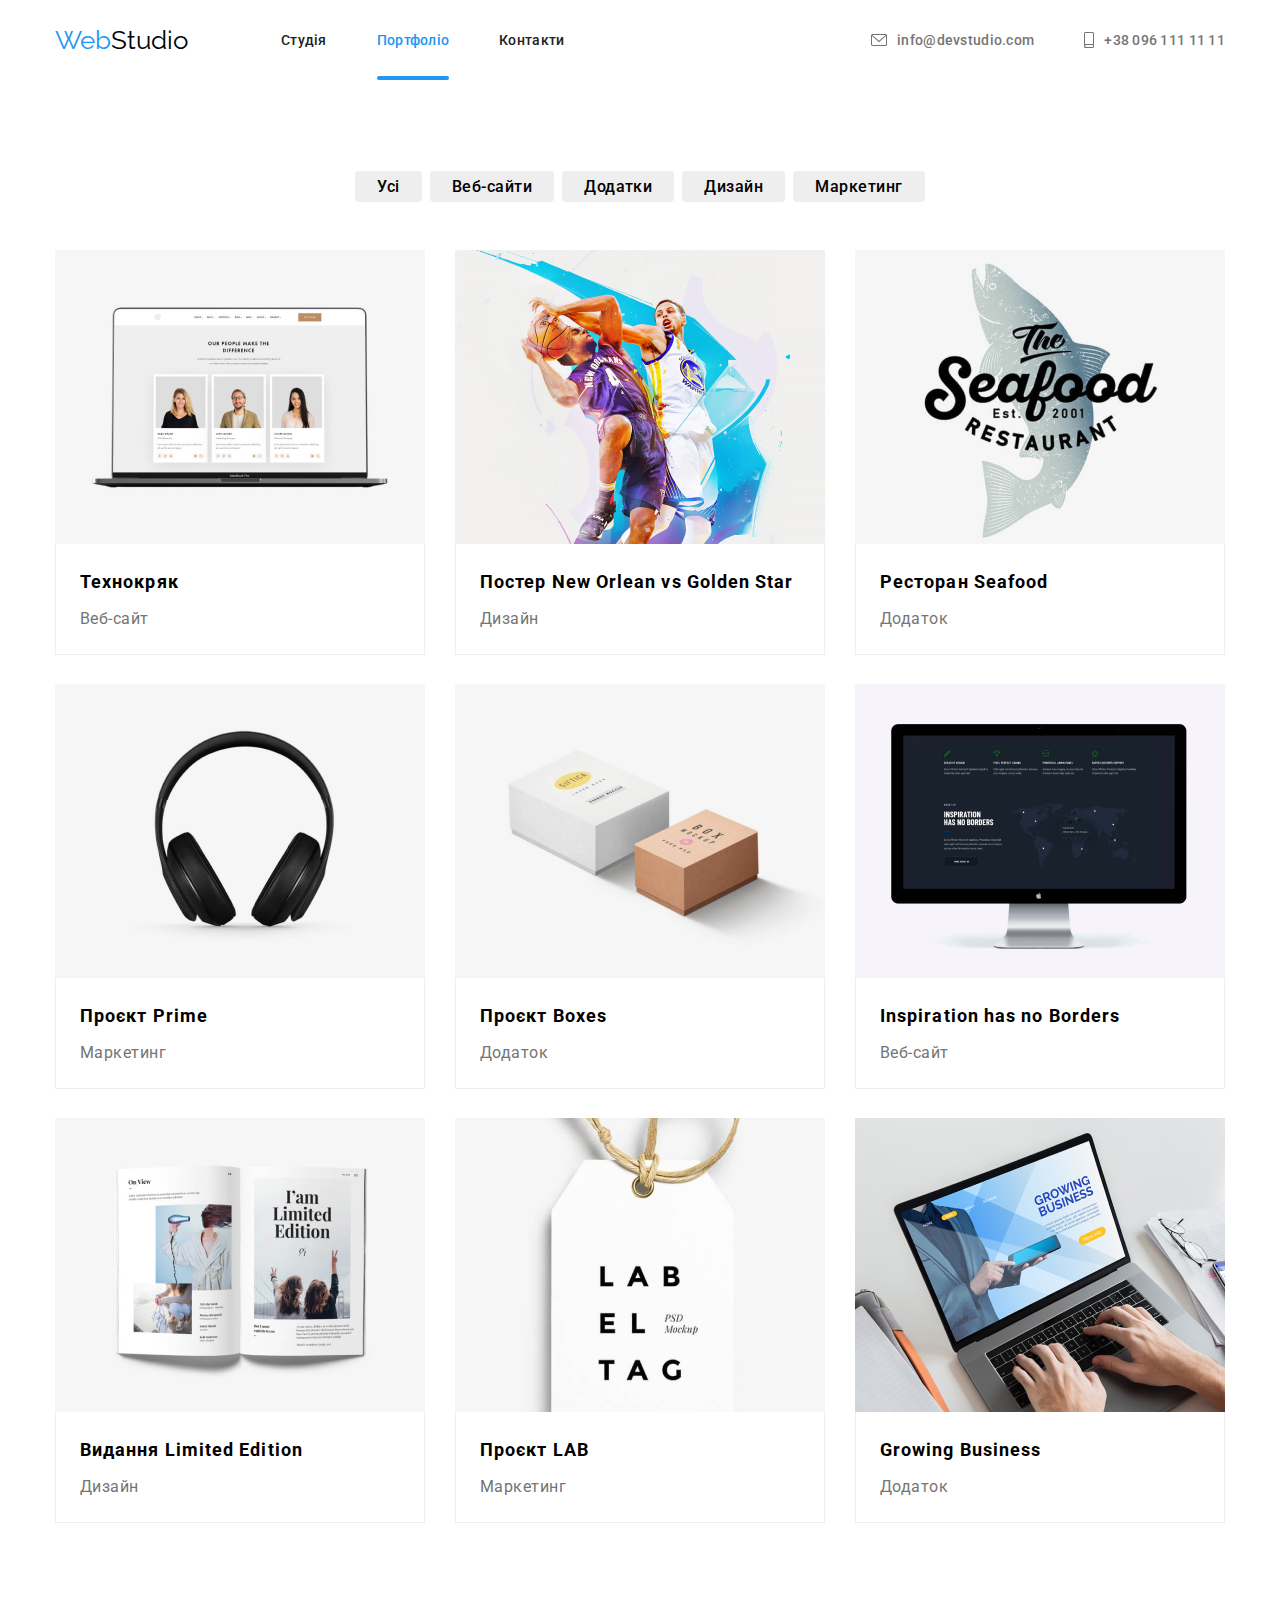
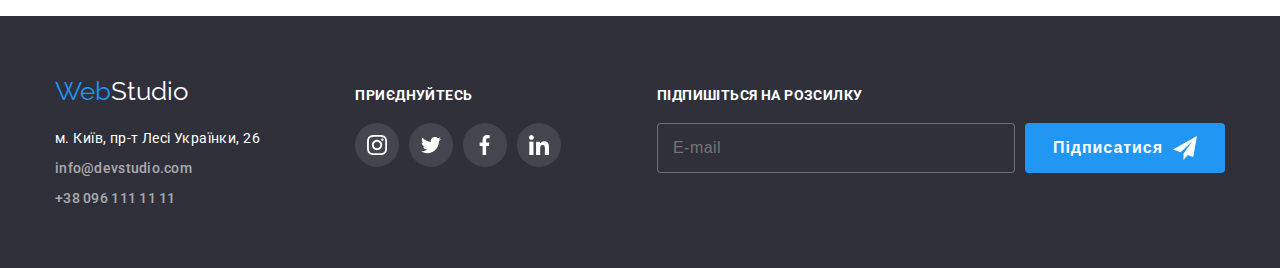
==== portfolio.html @ 163aa5e7 "homework start" ====
<!DOCTYPE html>
<html lang="en" class="page">
  <!-- #region head -->
  <head>
    <meta charset="UTF-8" />
    <meta name="viewport" content="width=device-width, initial-scale=1.0" />
    <title>Document</title>
    <link rel="preconnect" href="https://fonts.googleapis.com" />
    <link rel="preconnect" href="https://fonts.gstatic.com" crossorigin />
    <link
      href="https://fonts.googleapis.com/css2?family=Raleway:wght@700&family=Roboto:wght@400;500;700;900&display=swap"
      rel="stylesheet"
    />
    <link rel="stylesheet" href="./css/style.min.css" />
  </head>
  <!-- #endregion -->
  <body>
    <!-- #region HEADER -->
    <header class="header">
      <div class="container">
        <div class="header__content">
          <a
            href="https://yegor-vin.github.io/HTML_Homework-7/index.html"
            class="logo header__logo"
            ><span class="logo--color-blue">Web</span
            ><span class="logo--color-black">Studio</span></a
          >

          <div class="header__right-block">
            <nav class="nav">
              <ul class="nav__list">
                <li class="nav__item">
                  <a class="nav__link link" href="./index.html">Студія</a>
                </li>
                <li class="nav__item">
                  <a class="nav__link link is-active" href="./portfolio.html"
                    >Портфоліо</a
                  >
                </li>
                <li class="nav__item">
                  <a class="nav__link link" href="#">Контакти</a>
                </li>
              </ul>
            </nav>

            <div class="contacts">
              <a class="contacts__item link" href="mailto:info@devstudio.com">
                <svg class="icon icon--email contacts__icon">
                  <use href="./images/sprite.svg#email"></use>
                </svg>
                info@devstudio.com</a
              >
              <a class="contacts__item link" href="tel:+380961111111">
                <svg class="icon icon--phone contacts__icon">
                  <use href="./images/sprite.svg#smartphone"></use>
                </svg>
                +38 096 111 11 11
              </a>
            </div>
          </div>
        </div>
      </div>
    </header>
    <!-- #endregion -->
    <main>
      <section class="features section">
        <div class="container">
          <ul class="features__filters">
            <li class="features__filters-item">
              <a class="features__filter" href="#" type="button">Усі</a>
            </li>
            <li class="features__filters-item">
              <a class="features__filter" href="#" type="button">Веб-сайти</a>
            </li>
            <li class="features__filters-item">
              <a class="features__filter" href="#" type="button">Додатки</a>
            </li>
            <li class="features__filters-item">
              <a class="features__filter" href="#" type="button">Дизайн</a>
            </li>
            <li class="features__filters-item">
              <a class="features__filter" href="#" type="button">Маркетинг</a>
            </li>
          </ul>
          <ul class="features__list">
            <li class="features__item category">
              <div class="category__img-container">
                <img
                  class="category__img"
                  src="./images/port-1.jpg"
                  alt="tehnokriak"
                />
                <div class="hidden-text">
                  Ресурс пропонує комплексні пропозиції з різним рівнем
                  функціоналу та сервісів. Все це дозволить відвідувачу отримати
                  вичерпні відомості про компанію чи приватну особу.
                </div>
              </div>
              <div class="category__content">
                <h3 class="category__title">Технокряк</h3>
                <p class="category__type">Веб-сайт</p>
              </div>
            </li>
            <li class="features__item category">
              <div class="category__img-container">
                <img src="./images/port-2.jpg" alt="Poster" />
                <div class="hidden-text">
                  Ресурс пропонує комплексні пропозиції з різним рівнем
                  функціоналу та сервісів. Все це дозволить відвідувачу отримати
                  вичерпні відомості про компанію чи приватну особу.
                </div>
              </div>
              <div class="category__content">
                <h3 class="category__title">
                  Постер New Orlean vs Golden Star
                </h3>
                <p class="category__type">Дизайн</p>
              </div>
            </li>
            <li class="features__item category">
              <div class="category__img-container">
                <img src="./images/port-3.jpg" alt="Restaurant" />
                <div class="hidden-text">
                  Ресурс пропонує комплексні пропозиції з різним рівнем
                  функціоналу та сервісів. Все це дозволить відвідувачу отримати
                  вичерпні відомості про компанію чи приватну особу.
                </div>
              </div>
              <div class="category__content">
                <h3 class="category__title">Ресторан Seafood</h3>
                <p class="category__type">Додаток</p>
              </div>
            </li>
            <li class="features__item category">
              <div class="category__img-container">
                <img src="./images/port-4.jpg" alt="Project Prime" />
                <div class="hidden-text">
                  Ресурс пропонує комплексні пропозиції з різним рівнем
                  функціоналу та сервісів. Все це дозволить відвідувачу отримати
                  вичерпні відомості про компанію чи приватну особу.
                </div>
              </div>
              <div class="category__content">
                <h3 class="category__title">Проєкт Prime</h3>
                <p class="category__type">Маркетинг</p>
              </div>
            </li>
            <li class="features__item category">
              <div class="category__img-container">
                <img src="./images/port-5.jpg" alt="Project Boxes" />
                <div class="hidden-text">
                  Ресурс пропонує комплексні пропозиції з різним рівнем
                  функціоналу та сервісів. Все це дозволить відвідувачу отримати
                  вичерпні відомості про компанію чи приватну особу.
                </div>
              </div>
              <div class="category__content">
                <h3 class="category__title">Проєкт Boxes</h3>
                <p class="category__type">Додаток</p>
              </div>
            </li>
            <li class="features__item category">
              <div class="category__img-container">
                <img
                  src="./images/port-6.jpg"
                  alt="Inspiration has no Borders"
                />
                <div class="hidden-text">
                  Ресурс пропонує комплексні пропозиції з різним рівнем
                  функціоналу та сервісів. Все це дозволить відвідувачу отримати
                  вичерпні відомості про компанію чи приватну особу.
                </div>
              </div>
              <div class="category__content">
                <h3 class="category__title">Inspiration has no Borders</h3>
                <p class="category__type">Веб-сайт</p>
              </div>
            </li>
            <li class="features__item category">
              <div class="category__img-container">
                <img src="./images/port-7.jpg" alt="Видання Limited Edition" />
                <div class="hidden-text">
                  Ресурс пропонує комплексні пропозиції з різним рівнем
                  функціоналу та сервісів. Все це дозволить відвідувачу отримати
                  вичерпні відомості про компанію чи приватну особу.
                </div>
              </div>
              <div class="category__content">
                <h3 class="category__title">Видання Limited Edition</h3>
                <p class="category__type">Дизайн</p>
              </div>
            </li>
            <li class="features__item category">
              <div class="category__img-container">
                <img src="./images/port-8.jpg" alt="Проєкт LAB" />
                <div class="hidden-text">
                  Ресурс пропонує комплексні пропозиції з різним рівнем
                  функціоналу та сервісів. Все це дозволить відвідувачу отримати
                  вичерпні відомості про компанію чи приватну особу.
                </div>
              </div>
              <div class="category__content">
                <h3 class="category__title">Проєкт LAB</h3>
                <p class="category__type">Маркетинг</p>
              </div>
            </li>
            <li class="features__item category">
              <div class="category__img-container">
                <img src="./images/port-9.jpg" alt="Growing Business" />
                <div class="hidden-text">
                  Ресурс пропонує комплексні пропозиції з різним рівнем
                  функціоналу та сервісів. Все це дозволить відвідувачу отримати
                  вичерпні відомості про компанію чи приватну особу.
                </div>
              </div>
              <div class="category__content">
                <h3 class="category__title">Growing Business</h3>
                <p class="category__type">Додаток</p>
              </div>
            </li>
          </ul>
        </div>
      </section>
    </main>
    <footer class="footer">
      <div class="container">
        <div class="footer__content">
          <div class="footer__left-block">
            <a href="/" class="logo footer__logo"
              ><span class="logo--color-blue">Web</span
              ><span class="logo--color-white">Studio</span></a
            >
            <div class="footer__contacts contacts contacts--footer">
              <address class="contacts__address">
                м. Київ, пр-т Лесі Українки, 26
              </address>
              <a
                class="contacts__item contacts__item--footer link"
                href="mailto:info@devstudio.com"
                >info@devstudio.com</a
              >
              <a
                class="contacts__item contacts__item--footer link"
                href="tel:+380961111111"
                >+38 096 111 11 11</a
              >
            </div>
          </div>
          <div class="footer__right-block">
            <div class="footer__social-icons social-icons">
              <h3 class="social-icons__title">Приєднуйтесь</h3>
              <ul class="social-icons__list">
                <li class="social-icons__item social-icons__item--footer">
                  <svg class="social-icons__icon social-icons__icon--footer">
                    <use href="./images/sprite.svg#instagram"></use>
                  </svg>
                </li>
                <li class="social-icons__item social-icons__item--footer">
                  <svg class="social-icons__icon social-icons__icon--footer">
                    <use href="./images/sprite.svg#twitter"></use>
                  </svg>
                </li>
                <li class="social-icons__item social-icons__item--footer">
                  <svg class="social-icons__icon social-icons__icon--footer">
                    <use href="./images/sprite.svg#facebook"></use>
                  </svg>
                </li>
                <li class="social-icons__item social-icons__item--footer">
                  <svg class="social-icons__icon social-icons__icon--footer">
                    <use href="./images/sprite.svg#linkedin"></use>
                  </svg>
                </li>
              </ul>
            </div>
          </div>
          <div class="footer__subscribe subscribe">
            <h3 class="subscribe__title">Підпишіться на розсилку</h3>
            <form class="subscribe__form">
              <input
                class="subscribe__input"
                type="email"
                name="email"
                id="email"
                placeholder="E-mail"
              />
              <button class="subscribe__button" type="button">
                Підписатися
                <svg class="subscribe__button-icon">
                  <use href="./images/sprite.svg#tg"></use>
                </svg>
              </button>
            </form>
          </div>
        </div>
      </div>
    </footer>
  </body>
</html>
---- css/style.min.css ----
body,h1,h2,h3,h4,h5,h6,p,ul,button{margin:0;padding:0}a{text-decoration:none}*{box-sizing:border-box}.link{transition:color .3s linear;font-family:inherit}.link:hover{color:#2196f3}.page{font-family:"Roboto",sans-serif;font-weight:400}.container{margin:0 auto;max-width:1170px;width:100%}.header{display:flex;height:80px}.header__content{display:flex;height:100%}.header__right-block{display:flex;justify-content:space-between;width:100%}.header__logo{margin-right:93px}.logo{font-family:"Raleway",sans-serif;text-decoration:none;font-size:26px;display:flex;align-items:center}.logo--color-blue{color:#2196f3}.logo--color-black{color:#000}.logo--color-white{color:#fff}.nav{display:flex}.nav__list{margin:0;padding:0;list-style:none;display:flex;gap:50px}.nav__item{display:flex}.nav__link{display:flex;align-items:center;color:#212121;font-size:14px;font-weight:500;line-height:normal;letter-spacing:.28px;text-decoration:none;transition:all .3s ease}.nav__link:hover{color:#2196f3;font-weight:500;line-height:normal;letter-spacing:.28px}.is-active{position:relative;color:#2196f3}.is-active::after{display:block;content:"";height:4px;position:absolute;width:100%;bottom:0;background-color:#2196f3;border-radius:2px}.icon{display:flex;padding:0 10px 0 0;transition:color .3s linear}.icon--email{height:12px;width:16px}.icon--phone{height:16px;width:10px}.contacts{display:flex;gap:50px}.contacts --footer{flex-direction:column;gap:6px}.contacts__item{display:flex;align-items:center;color:#757575;font-size:14px;font-weight:500;line-height:normal;letter-spacing:.28px}.contacts__item--footer{color:rgba(255,255,255,.6);line-height:24px}.contacts__address{color:#fff;font-style:normal;font-size:14px;font-weight:400;line-height:24px;letter-spacing:.03em;text-align:left}.contacts__block{display:flex}.contacts__block:hover{background-color:#fff}.contacts__block:hover .contacts__block:hover__icon{color:#2196f3}.contacts__block:hover .contacts__block:hover__email{color:#2196f3}.contacts__icon{box-sizing:content-box}.contacts__icon-email{padding:34px 10px 34px 0;transition:color .3s linear}.main:has(.modal--is-open){overflow:hidden}.hero{display:flex;flex-direction:column;justify-content:center;align-items:center;gap:30px;height:600px;background:linear-gradient(90deg, rgba(47, 48, 58, 0.4) 0%, rgba(47, 48, 58, 0.4) 100%),url("../images/hero.jpg"),#2f303a;background-repeat:no-repeat;background-size:cover;background-position:center;color:#fff;font-size:44px;font-weight:900px;line-height:60px;text-transform:uppercase;flex-shrink:0}.hero__title{color:#fff;text-align:center;width:696px;font-size:44px;font-weight:900;line-height:60px;letter-spacing:2.64px;text-transform:uppercase}.hero__button{background-color:#2196f3;color:#fff;width:216px;height:50px;cursor:pointer;text-align:center;font-size:16px;font-weight:700;line-height:30px;letter-spacing:.96px;border-radius:4px;box-shadow:0 4px 4px 0 rgba(0,0,0,.15)}.points__list{display:flex;justify-content:space-evenly;list-style:none;background-color:#fff;gap:30px}.points__item{width:270px;flex-shrink:0;display:flex;flex-direction:column;gap:30px}.points__title{color:#212121;margin-bottom:10px;font-size:14px;font-weight:700;line-height:16px;letter-spacing:.03em}.points__text{color:#757575;font-size:14px;font-weight:400;line-height:24px;letter-spacing:.42px;width:270px}.points__icon-list{list-style:none;display:flex;gap:30px;border-radius:4px;padding:0 0 30px}.points__icon-item{width:270px;height:120px;background-color:#f5f4fa;display:flex;justify-content:center;align-items:center}.points__icon{width:70px;height:70px}.section{padding:94px 0 94px}.section--no-pd-top{padding:0 0 94px}.activity__title{text-align:center;margin-bottom:50px;font-size:36px;font-weight:700;line-height:42px;letter-spacing:.03em}.activity__list{list-style:none;display:flex;justify-content:center;gap:30px}.activity__item{display:flex}.activity__img{width:370px;height:294px;flex-shrink:0}.activity__img-container{position:relative;display:flex}.activity__text{position:absolute;bottom:0;background-color:rgba(47,48,58,.8);color:#fff;width:100%;height:70px;display:flex;justify-content:center;align-items:center;text-transform:uppercase;font-size:14px;font-weight:700;line-height:16px;letter-spacing:.03em}.social-icons__list{list-style:none;display:flex;gap:10px}.social-icons__item{width:44px;height:44px;display:flex;justify-content:center;align-items:center;border-radius:50%;transition:all .3s linear;background-color:rgba(0,0,0,0);color:#afb1b8;cursor:pointer}.social-icons__item--footer{background-color:rgba(255,255,255,.1019607843)}.social-icons__icon{color:inherit;width:20px;height:20px}.social-icons__icon--footer{color:#fff}.social-icons__item:hover{background-color:#2196f3;color:#fff}.social-icons__title{font-size:14px;font-weight:700;line-height:16px;letter-spacing:.03em;color:#fff;text-transform:uppercase}.team{flex-shrink:0;background-color:#f5f4fa;width:100%}.team__title{margin:0 0 50px;text-align:center;font-size:36px;font-weight:700;line-height:42px;letter-spacing:.03em}.team__list{list-style:none;display:flex;gap:30px;justify-content:center;border-radius:4px}.person{background-color:#fff;width:270px}.person__img{width:100%}.person__img-container{display:flex}.person__content{padding:30px 0 30px;display:flex;flex-direction:column;align-items:center}.person__name{margin:0 0 10px;font-size:16px;font-weight:500;line-height:19px;letter-spacing:.03em}.person__role{margin:0 0 16px;font-size:16px;font-weight:400;line-height:19px;letter-spacing:.03em;color:#757575}.person__media-item:hover .person__media-icon{color:#fff}.clients__content{padding:94px 0}.clients__title{text-align:center;font-size:36px;font-weight:700;line-height:42px;letter-spacing:.03em;text-align:center;margin:0 0 50px}.clients__list{list-style:none;display:flex;gap:30px}.clients__item{display:flex;justify-content:center;align-items:center;width:170px;height:92px;border:1px #afb1b8 solid;border-radius:4px;transition:all .3s linear;cursor:pointer}.clients__item:hover{border-color:#2196f3}.clients__item:hover .clients__logo{color:#2196f3}.clients__logo{width:106px;height:60px;color:#afb1b8;transition:all .3s linear}.subscribe__title{margin:0 0 20px;color:#fff;font-size:14px;font-weight:700;line-height:16px;letter-spacing:.03em;text-transform:uppercase;display:flex;flex-direction:column}.subscribe__form{display:flex;gap:10px}.subscribe__input{padding:0 0 0 15px;width:358px;height:50px;border-radius:4px;border:1px solid rgba(255,255,255,.3019607843);background-color:#2f303a;color:#fff}.subscribe__button{padding:0 28px;display:flex;justify-content:center;align-items:center;gap:10px;height:50px;font-size:16px;font-weight:700;line-height:30px;letter-spacing:.06em;color:#fff;background-color:#2196f3;border-radius:4px;border:none;cursor:pointer}.subscribe__button-icon{height:24px;width:24px}.subscribe__input::-moz-placeholder{font-size:16px;font-weight:400;line-height:20px;letter-spacing:.03em}.subscribe__input::placeholder{font-size:16px;font-weight:400;line-height:20px;letter-spacing:.03em}.footer{background-color:#2f303a;height:252px;padding-top:60px}.footer__content{display:flex;align-items:baseline;justify-content:space-between}.footer__contacts{display:flex;flex-direction:column;gap:6px}.footer__logo{margin:0 0 20px}.footer__email{color:#757575;font-size:14px;font-weight:400;line-height:24px;letter-spacing:.03em;text-align:left}.footer__number{color:#757575;font-size:14px;font-weight:400;line-height:24px;letter-spacing:.03em;text-align:left}.footer__social-icons{display:flex;flex-direction:column;gap:20px;justify-content:center}.footer__subscribe{display:flex;flex-direction:column}.modal{opacity:0;position:fixed;top:0;left:0;right:0;bottom:0;background-color:rgba(0,0,0,.5019607843);transition:all .3s ease;pointer-events:none}.modal--is-open{opacity:1;pointer-events:all}.modal--is-open .modal__window{transform:translate(-50%, -50%)}.modal--is-open .modal{opacity:1;pointer-events:all}.modal__window{padding:40px;width:528px;height:580px;top:50%;left:50%;border-radius:4px;background-color:#fff;position:absolute;transform:translate(-50%, -30%);transition:all .3s ease}.modal__button{position:absolute;right:8px;top:8px;display:flex;justify-content:center;align-items:center;border:1px solid rgba(0,0,0,.1019607843);height:30px;width:30px;border-radius:50%;border:1px solid rgba(0,0,0,.1019607843);background-color:#fff;cursor:pointer}.modal__button:hover .modal__cross{color:#2196f3}.modal__cross{height:11px;width:11px;transition:color .3s linear}.modal__form{display:flex;flex-direction:column;gap:12px}.modal__title{font-size:20px;font-weight:700;line-height:23px;letter-spacing:.03em;color:#212121;text-align:center}.form{display:flex;flex-direction:column;align-items:center}.form__item{margin:0 0 10px;position:relative;display:flex;flex-direction:column;gap:4px;width:100%;font-size:12px;font-weight:400;line-height:14px;letter-spacing:.01em;color:#757575}.form__item--textarea{margin:0 0 20px}.form__item--checkbox{margin:0 0 30px;display:flex;flex-direction:row;justify-content:center;align-items:center}.form__icon{position:absolute;height:18px;width:18px;padding:2px;color:#000;left:12px;bottom:11px;transition:color .3s ease}.form__input{padding:0 0 0 42px;border-radius:4px;border:1px solid rgba(33,33,33,.2);height:40px;transition:color .3s linear;cursor:pointer;transition:border-color .3s ease}.form__input:hover,.form__input:focus,.form__text-area:focus{border-color:#2196f3;outline:1px solid #2196f3}.form__input:hover+.form__icon,.form__input:focus+.form__icon{color:#2196f3}.form__text-area{padding:12px 16px;height:120px;border:1px solid rgba(33,33,33,.2);border-radius:4px;resize:none}.form__text-area::-moz-placeholder{color:rgba(117,117,117,.5019607843);font-size:12px;font-weight:400;line-height:14px;letter-spacing:.01em}.form__text-area::placeholder{color:rgba(117,117,117,.5019607843);font-size:12px;font-weight:400;line-height:14px;letter-spacing:.01em}.form__button{color:#fff;border-radius:4px;width:200px;height:50px;background-color:#188ce8;border:1px solid rgba(33,33,33,.2);cursor:pointer}.checkbox-link{color:#2196f3}.features__filter{background-color:#f5f4fa;color:#212121;height:38px;font-size:16px;font-weight:500;line-height:26px;letter-spacing:.03em;text-align:center;padding:6px 22px}.features__filters{list-style:none;margin:0 0 50px;display:flex;justify-content:center;gap:8px}.features__filter{transition:all .3s ease;background-color:#eee;color:#000;border-radius:4px}.features__filter:hover{background-color:#2196f3;color:#fff}.features__list{list-style:none;display:flex;flex-wrap:wrap;gap:30px}.features__block{display:flex;justify-content:space-between}.features__item{width:370px;height:404px}.features__item:hover .hidden-text{transform:translateY(0)}.info{text-align:center}.category{cursor:pointer}.category__img-container{position:relative;overflow:hidden;display:flex}.category__img{display:flex}.category__content{padding:20px 24px;border:1px solid #eee;border-top:none}.category__title{margin:0 0 4px;font-size:18px;font-weight:700;line-height:36px;letter-spacing:.06em}.category__type{font-size:16px;font-weight:400;line-height:30px;letter-spacing:.03em;color:#757575}.hidden-text{background:rgba(33,150,243,.8980392157);position:absolute;color:#fff;font-size:18px;font-weight:400;line-height:28px;letter-spacing:.03em;padding:63px 24px;transform:translateY(100%);transition:transform .3s ease;top:0}/*# sourceMappingURL=style.min.css.map */
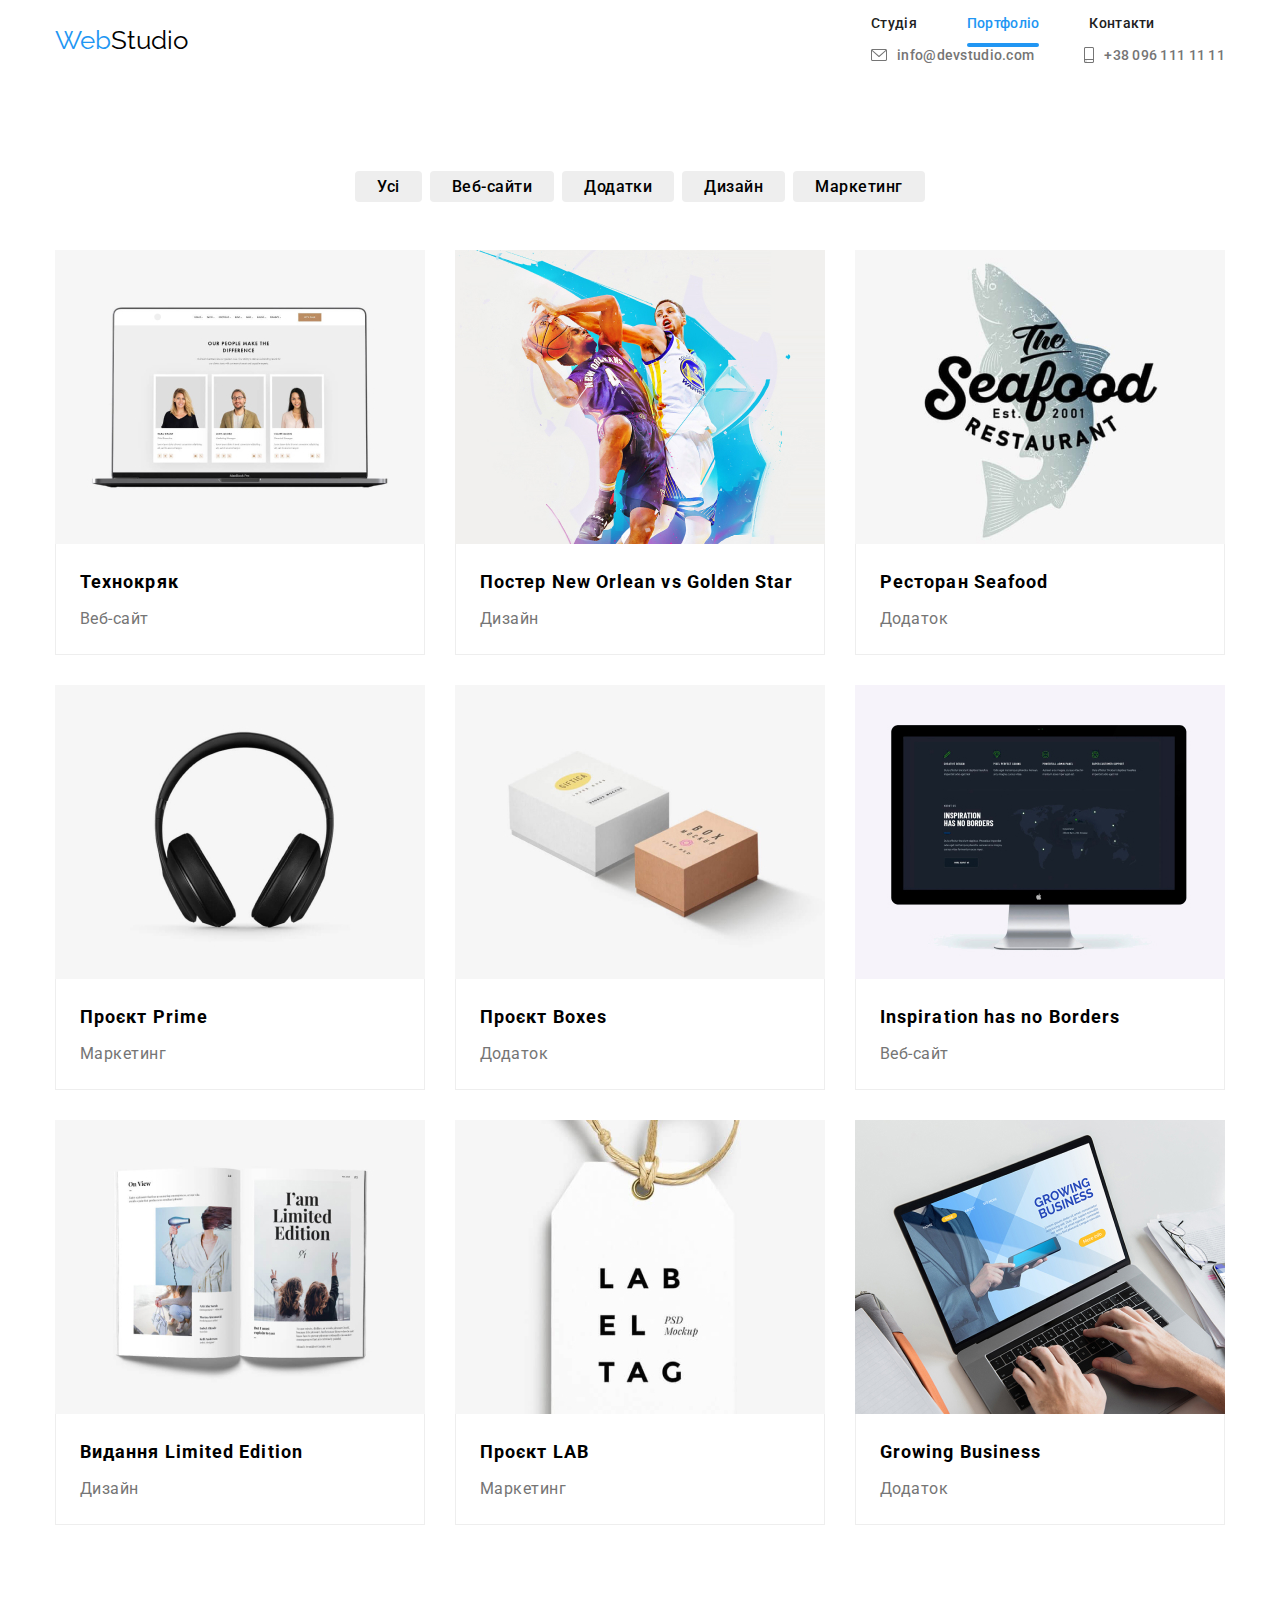
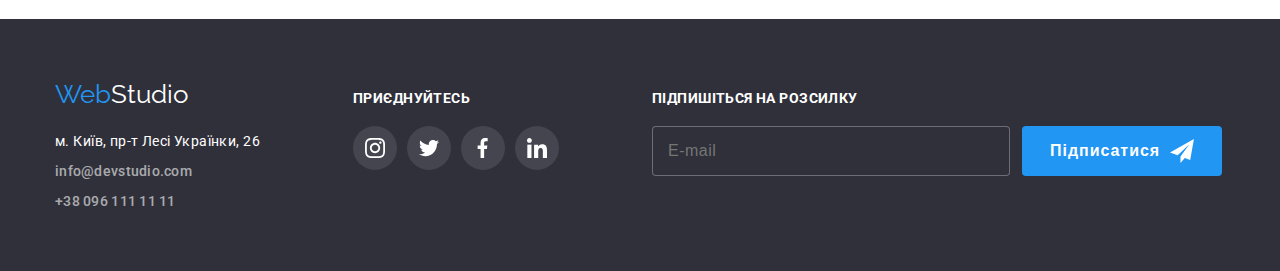
==== commit 55c47308: "homework done" ====
--- a/portfolio.html
+++ b/portfolio.html
@@ -90,7 +90,7 @@
                   src="./images/port-1.jpg"
                   alt="tehnokriak"
                 />
-                <div class="hidden-text">
+                <div class="category__overlay">
                   Ресурс пропонує комплексні пропозиції з різним рівнем
                   функціоналу та сервісів. Все це дозволить відвідувачу отримати
                   вичерпні відомості про компанію чи приватну особу.
@@ -103,8 +103,12 @@
             </li>
             <li class="features__item category">
               <div class="category__img-container">
-                <img src="./images/port-2.jpg" alt="Poster" />
-                <div class="hidden-text">
+                <img
+                  class="category__img"
+                  src="./images/port-2.jpg"
+                  alt="Poster"
+                />
+                <div class="category__overlay">
                   Ресурс пропонує комплексні пропозиції з різним рівнем
                   функціоналу та сервісів. Все це дозволить відвідувачу отримати
                   вичерпні відомості про компанію чи приватну особу.
@@ -119,8 +123,12 @@
             </li>
             <li class="features__item category">
               <div class="category__img-container">
-                <img src="./images/port-3.jpg" alt="Restaurant" />
-                <div class="hidden-text">
+                <img
+                  class="category__img"
+                  src="./images/port-3.jpg"
+                  alt="Restaurant"
+                />
+                <div class="category__overlay">
                   Ресурс пропонує комплексні пропозиції з різним рівнем
                   функціоналу та сервісів. Все це дозволить відвідувачу отримати
                   вичерпні відомості про компанію чи приватну особу.
@@ -133,8 +141,12 @@
             </li>
             <li class="features__item category">
               <div class="category__img-container">
-                <img src="./images/port-4.jpg" alt="Project Prime" />
-                <div class="hidden-text">
+                <img
+                  class="category__img"
+                  src="./images/port-4.jpg"
+                  alt="Project Prime"
+                />
+                <div class="category__overlay">
                   Ресурс пропонує комплексні пропозиції з різним рівнем
                   функціоналу та сервісів. Все це дозволить відвідувачу отримати
                   вичерпні відомості про компанію чи приватну особу.
@@ -147,8 +159,12 @@
             </li>
             <li class="features__item category">
               <div class="category__img-container">
-                <img src="./images/port-5.jpg" alt="Project Boxes" />
-                <div class="hidden-text">
+                <img
+                  class="category__img"
+                  src="./images/port-5.jpg"
+                  alt="Project Boxes"
+                />
+                <div class="category__overlay">
                   Ресурс пропонує комплексні пропозиції з різним рівнем
                   функціоналу та сервісів. Все це дозволить відвідувачу отримати
                   вичерпні відомості про компанію чи приватну особу.
@@ -162,10 +178,11 @@
             <li class="features__item category">
               <div class="category__img-container">
                 <img
+                  class="category__img"
                   src="./images/port-6.jpg"
                   alt="Inspiration has no Borders"
                 />
-                <div class="hidden-text">
+                <div class="category__overlay">
                   Ресурс пропонує комплексні пропозиції з різним рівнем
                   функціоналу та сервісів. Все це дозволить відвідувачу отримати
                   вичерпні відомості про компанію чи приватну особу.
@@ -178,8 +195,12 @@
             </li>
             <li class="features__item category">
               <div class="category__img-container">
-                <img src="./images/port-7.jpg" alt="Видання Limited Edition" />
-                <div class="hidden-text">
+                <img
+                  class="category__img"
+                  src="./images/port-7.jpg"
+                  alt="Видання Limited Edition"
+                />
+                <div class="category__overlay">
                   Ресурс пропонує комплексні пропозиції з різним рівнем
                   функціоналу та сервісів. Все це дозволить відвідувачу отримати
                   вичерпні відомості про компанію чи приватну особу.
@@ -192,8 +213,12 @@
             </li>
             <li class="features__item category">
               <div class="category__img-container">
-                <img src="./images/port-8.jpg" alt="Проєкт LAB" />
-                <div class="hidden-text">
+                <img
+                  class="category__img"
+                  src="./images/port-8.jpg"
+                  alt="Проєкт LAB"
+                />
+                <div class="category__overlay">
                   Ресурс пропонує комплексні пропозиції з різним рівнем
                   функціоналу та сервісів. Все це дозволить відвідувачу отримати
                   вичерпні відомості про компанію чи приватну особу.
@@ -206,8 +231,12 @@
             </li>
             <li class="features__item category">
               <div class="category__img-container">
-                <img src="./images/port-9.jpg" alt="Growing Business" />
-                <div class="hidden-text">
+                <img
+                  class="category__img"
+                  src="./images/port-9.jpg"
+                  alt="Growing Business"
+                />
+                <div class="category__overlay">
                   Ресурс пропонує комплексні пропозиції з різним рівнем
                   функціоналу та сервісів. Все це дозволить відвідувачу отримати
                   вичерпні відомості про компанію чи приватну особу.
--- a/css/style.min.css
+++ b/css/style.min.css
@@ -1 +1 @@
-body,h1,h2,h3,h4,h5,h6,p,ul,button{margin:0;padding:0}a{text-decoration:none}*{box-sizing:border-box}.link{transition:color .3s linear;font-family:inherit}.link:hover{color:#2196f3}.page{font-family:"Roboto",sans-serif;font-weight:400}.container{margin:0 auto;max-width:1170px;width:100%}.header{display:flex;height:80px}.header__content{display:flex;height:100%}.header__right-block{display:flex;justify-content:space-between;width:100%}.header__logo{margin-right:93px}.logo{font-family:"Raleway",sans-serif;text-decoration:none;font-size:26px;display:flex;align-items:center}.logo--color-blue{color:#2196f3}.logo--color-black{color:#000}.logo--color-white{color:#fff}.nav{display:flex}.nav__list{margin:0;padding:0;list-style:none;display:flex;gap:50px}.nav__item{display:flex}.nav__link{display:flex;align-items:center;color:#212121;font-size:14px;font-weight:500;line-height:normal;letter-spacing:.28px;text-decoration:none;transition:all .3s ease}.nav__link:hover{color:#2196f3;font-weight:500;line-height:normal;letter-spacing:.28px}.is-active{position:relative;color:#2196f3}.is-active::after{display:block;content:"";height:4px;position:absolute;width:100%;bottom:0;background-color:#2196f3;border-radius:2px}.icon{display:flex;padding:0 10px 0 0;transition:color .3s linear}.icon--email{height:12px;width:16px}.icon--phone{height:16px;width:10px}.contacts{display:flex;gap:50px}.contacts --footer{flex-direction:column;gap:6px}.contacts__item{display:flex;align-items:center;color:#757575;font-size:14px;font-weight:500;line-height:normal;letter-spacing:.28px}.contacts__item--footer{color:rgba(255,255,255,.6);line-height:24px}.contacts__address{color:#fff;font-style:normal;font-size:14px;font-weight:400;line-height:24px;letter-spacing:.03em;text-align:left}.contacts__block{display:flex}.contacts__block:hover{background-color:#fff}.contacts__block:hover .contacts__block:hover__icon{color:#2196f3}.contacts__block:hover .contacts__block:hover__email{color:#2196f3}.contacts__icon{box-sizing:content-box}.contacts__icon-email{padding:34px 10px 34px 0;transition:color .3s linear}.main:has(.modal--is-open){overflow:hidden}.hero{display:flex;flex-direction:column;justify-content:center;align-items:center;gap:30px;height:600px;background:linear-gradient(90deg, rgba(47, 48, 58, 0.4) 0%, rgba(47, 48, 58, 0.4) 100%),url("../images/hero.jpg"),#2f303a;background-repeat:no-repeat;background-size:cover;background-position:center;color:#fff;font-size:44px;font-weight:900px;line-height:60px;text-transform:uppercase;flex-shrink:0}.hero__title{color:#fff;text-align:center;width:696px;font-size:44px;font-weight:900;line-height:60px;letter-spacing:2.64px;text-transform:uppercase}.hero__button{background-color:#2196f3;color:#fff;width:216px;height:50px;cursor:pointer;text-align:center;font-size:16px;font-weight:700;line-height:30px;letter-spacing:.96px;border-radius:4px;box-shadow:0 4px 4px 0 rgba(0,0,0,.15)}.points__list{display:flex;justify-content:space-evenly;list-style:none;background-color:#fff;gap:30px}.points__item{width:270px;flex-shrink:0;display:flex;flex-direction:column;gap:30px}.points__title{color:#212121;margin-bottom:10px;font-size:14px;font-weight:700;line-height:16px;letter-spacing:.03em}.points__text{color:#757575;font-size:14px;font-weight:400;line-height:24px;letter-spacing:.42px;width:270px}.points__icon-list{list-style:none;display:flex;gap:30px;border-radius:4px;padding:0 0 30px}.points__icon-item{width:270px;height:120px;background-color:#f5f4fa;display:flex;justify-content:center;align-items:center}.points__icon{width:70px;height:70px}.section{padding:94px 0 94px}.section--no-pd-top{padding:0 0 94px}.activity__title{text-align:center;margin-bottom:50px;font-size:36px;font-weight:700;line-height:42px;letter-spacing:.03em}.activity__list{list-style:none;display:flex;justify-content:center;gap:30px}.activity__item{display:flex}.activity__img{width:370px;height:294px;flex-shrink:0}.activity__img-container{position:relative;display:flex}.activity__text{position:absolute;bottom:0;background-color:rgba(47,48,58,.8);color:#fff;width:100%;height:70px;display:flex;justify-content:center;align-items:center;text-transform:uppercase;font-size:14px;font-weight:700;line-height:16px;letter-spacing:.03em}.social-icons__list{list-style:none;display:flex;gap:10px}.social-icons__item{width:44px;height:44px;display:flex;justify-content:center;align-items:center;border-radius:50%;transition:all .3s linear;background-color:rgba(0,0,0,0);color:#afb1b8;cursor:pointer}.social-icons__item--footer{background-color:rgba(255,255,255,.1019607843)}.social-icons__icon{color:inherit;width:20px;height:20px}.social-icons__icon--footer{color:#fff}.social-icons__item:hover{background-color:#2196f3;color:#fff}.social-icons__title{font-size:14px;font-weight:700;line-height:16px;letter-spacing:.03em;color:#fff;text-transform:uppercase}.team{flex-shrink:0;background-color:#f5f4fa;width:100%}.team__title{margin:0 0 50px;text-align:center;font-size:36px;font-weight:700;line-height:42px;letter-spacing:.03em}.team__list{list-style:none;display:flex;gap:30px;justify-content:center;border-radius:4px}.person{background-color:#fff;width:270px}.person__img{width:100%}.person__img-container{display:flex}.person__content{padding:30px 0 30px;display:flex;flex-direction:column;align-items:center}.person__name{margin:0 0 10px;font-size:16px;font-weight:500;line-height:19px;letter-spacing:.03em}.person__role{margin:0 0 16px;font-size:16px;font-weight:400;line-height:19px;letter-spacing:.03em;color:#757575}.person__media-item:hover .person__media-icon{color:#fff}.clients__content{padding:94px 0}.clients__title{text-align:center;font-size:36px;font-weight:700;line-height:42px;letter-spacing:.03em;text-align:center;margin:0 0 50px}.clients__list{list-style:none;display:flex;gap:30px}.clients__item{display:flex;justify-content:center;align-items:center;width:170px;height:92px;border:1px #afb1b8 solid;border-radius:4px;transition:all .3s linear;cursor:pointer}.clients__item:hover{border-color:#2196f3}.clients__item:hover .clients__logo{color:#2196f3}.clients__logo{width:106px;height:60px;color:#afb1b8;transition:all .3s linear}.subscribe__title{margin:0 0 20px;color:#fff;font-size:14px;font-weight:700;line-height:16px;letter-spacing:.03em;text-transform:uppercase;display:flex;flex-direction:column}.subscribe__form{display:flex;gap:10px}.subscribe__input{padding:0 0 0 15px;width:358px;height:50px;border-radius:4px;border:1px solid rgba(255,255,255,.3019607843);background-color:#2f303a;color:#fff}.subscribe__button{padding:0 28px;display:flex;justify-content:center;align-items:center;gap:10px;height:50px;font-size:16px;font-weight:700;line-height:30px;letter-spacing:.06em;color:#fff;background-color:#2196f3;border-radius:4px;border:none;cursor:pointer}.subscribe__button-icon{height:24px;width:24px}.subscribe__input::-moz-placeholder{font-size:16px;font-weight:400;line-height:20px;letter-spacing:.03em}.subscribe__input::placeholder{font-size:16px;font-weight:400;line-height:20px;letter-spacing:.03em}.footer{background-color:#2f303a;height:252px;padding-top:60px}.footer__content{display:flex;align-items:baseline;justify-content:space-between}.footer__contacts{display:flex;flex-direction:column;gap:6px}.footer__logo{margin:0 0 20px}.footer__email{color:#757575;font-size:14px;font-weight:400;line-height:24px;letter-spacing:.03em;text-align:left}.footer__number{color:#757575;font-size:14px;font-weight:400;line-height:24px;letter-spacing:.03em;text-align:left}.footer__social-icons{display:flex;flex-direction:column;gap:20px;justify-content:center}.footer__subscribe{display:flex;flex-direction:column}.modal{opacity:0;position:fixed;top:0;left:0;right:0;bottom:0;background-color:rgba(0,0,0,.5019607843);transition:all .3s ease;pointer-events:none}.modal--is-open{opacity:1;pointer-events:all}.modal--is-open .modal__window{transform:translate(-50%, -50%)}.modal--is-open .modal{opacity:1;pointer-events:all}.modal__window{padding:40px;width:528px;height:580px;top:50%;left:50%;border-radius:4px;background-color:#fff;position:absolute;transform:translate(-50%, -30%);transition:all .3s ease}.modal__button{position:absolute;right:8px;top:8px;display:flex;justify-content:center;align-items:center;border:1px solid rgba(0,0,0,.1019607843);height:30px;width:30px;border-radius:50%;border:1px solid rgba(0,0,0,.1019607843);background-color:#fff;cursor:pointer}.modal__button:hover .modal__cross{color:#2196f3}.modal__cross{height:11px;width:11px;transition:color .3s linear}.modal__form{display:flex;flex-direction:column;gap:12px}.modal__title{font-size:20px;font-weight:700;line-height:23px;letter-spacing:.03em;color:#212121;text-align:center}.form{display:flex;flex-direction:column;align-items:center}.form__item{margin:0 0 10px;position:relative;display:flex;flex-direction:column;gap:4px;width:100%;font-size:12px;font-weight:400;line-height:14px;letter-spacing:.01em;color:#757575}.form__item--textarea{margin:0 0 20px}.form__item--checkbox{margin:0 0 30px;display:flex;flex-direction:row;justify-content:center;align-items:center}.form__icon{position:absolute;height:18px;width:18px;padding:2px;color:#000;left:12px;bottom:11px;transition:color .3s ease}.form__input{padding:0 0 0 42px;border-radius:4px;border:1px solid rgba(33,33,33,.2);height:40px;transition:color .3s linear;cursor:pointer;transition:border-color .3s ease}.form__input:hover,.form__input:focus,.form__text-area:focus{border-color:#2196f3;outline:1px solid #2196f3}.form__input:hover+.form__icon,.form__input:focus+.form__icon{color:#2196f3}.form__text-area{padding:12px 16px;height:120px;border:1px solid rgba(33,33,33,.2);border-radius:4px;resize:none}.form__text-area::-moz-placeholder{color:rgba(117,117,117,.5019607843);font-size:12px;font-weight:400;line-height:14px;letter-spacing:.01em}.form__text-area::placeholder{color:rgba(117,117,117,.5019607843);font-size:12px;font-weight:400;line-height:14px;letter-spacing:.01em}.form__button{color:#fff;border-radius:4px;width:200px;height:50px;background-color:#188ce8;border:1px solid rgba(33,33,33,.2);cursor:pointer}.checkbox-link{color:#2196f3}.features__filter{background-color:#f5f4fa;color:#212121;height:38px;font-size:16px;font-weight:500;line-height:26px;letter-spacing:.03em;text-align:center;padding:6px 22px}.features__filters{list-style:none;margin:0 0 50px;display:flex;justify-content:center;gap:8px}.features__filter{transition:all .3s ease;background-color:#eee;color:#000;border-radius:4px}.features__filter:hover{background-color:#2196f3;color:#fff}.features__list{list-style:none;display:flex;flex-wrap:wrap;gap:30px}.features__block{display:flex;justify-content:space-between}.features__item{width:370px;height:404px}.features__item:hover .hidden-text{transform:translateY(0)}.info{text-align:center}.category{cursor:pointer}.category__img-container{position:relative;overflow:hidden;display:flex}.category__img{display:flex}.category__content{padding:20px 24px;border:1px solid #eee;border-top:none}.category__title{margin:0 0 4px;font-size:18px;font-weight:700;line-height:36px;letter-spacing:.06em}.category__type{font-size:16px;font-weight:400;line-height:30px;letter-spacing:.03em;color:#757575}.hidden-text{background:rgba(33,150,243,.8980392157);position:absolute;color:#fff;font-size:18px;font-weight:400;line-height:28px;letter-spacing:.03em;padding:63px 24px;transform:translateY(100%);transition:transform .3s ease;top:0}/*# sourceMappingURL=style.min.css.map */+body,h1,h2,h3,h4,h5,h6,p,ul,button{margin:0;padding:0}a{text-decoration:none}*{box-sizing:border-box}.link{transition:color .3s linear;font-family:inherit}.link:hover{color:#2196f3}.page{font-family:"Roboto",sans-serif;font-weight:400}.page:has(.burger-menu--is-open){overflow:hidden}.container{margin:0 auto;width:100%;padding:0 15px}@media screen and (min-width: 480px){.container{max-width:480px}}@media screen and (min-width: 768px){.container{max-width:768px}}@media screen and (min-width: 1200px){.container{max-width:1200px}}.header{display:flex;height:60px}@media screen and (min-width: 768px){.header{height:80px}}.header__content{display:flex;justify-content:space-between;height:100%}.header__nav{display:flex}@media screen and (min-width: 768px){.header__nav{justify-content:space-between}}@media screen and (min-width: 1200px){.header{gap:315px}}@media screen and (min-width: 768px){.header__logo{margin-right:88px}}@media screen and (min-width: 1200px){.header__logo{margin-right:93px}}.header__burger-btn{margin:0;padding:12px 8px;align-self:center;border:none;background-color:#fff;cursor:pointer}@media screen and (min-width: 768px){.header__burger-btn{display:none}}.header__burger-icon{display:flex;width:24px;height:16px}.logo{font-family:"Raleway",sans-serif;font-size:24px;display:flex;align-items:center;text-decoration:none}@media screen and (min-width: 1200px){.logo{font-size:26px}}.logo--color-blue{color:#2196f3}.logo--color-black{color:#000}.logo--color-white{color:#fff}.burger-menu{display:none;width:100%}@media screen and (min-width: 768px){.burger-menu{display:flex}}.burger-menu--is-open{display:flex;position:fixed;top:0;left:0;right:0;bottom:0;background:#fff}.burger-menu__content{margin:0 auto;padding:48px 40px;position:relative;display:flex;flex-direction:column;max-width:480px;width:100%}@media screen and (min-width: 768px){.burger-menu__content{margin:0;padding:0;flex-direction:row;max-width:unset}}@media screen and (min-width: 1200px){.burger-menu__content{width:100%;justify-content:space-between}}.burger-menu__nav{display:flex;margin:0 0 306px}@media screen and (min-width: 768px){.burger-menu__nav{margin:0}}.burger-menu__contacts{margin:0 0 64px}@media screen and (min-width: 768px){.burger-menu__contacts{margin:0}}.burger-menu__socials{list-style:none;display:flex}@media screen and (min-width: 768px){.burger-menu__socials{display:none}}.burger-menu__socials-item{position:relative;padding:0 10px 0}.burger-menu__socials-item:not(:last-child)::after{content:"";position:absolute;right:0;top:0;bottom:0;width:1px;background-color:rgba(33,33,33,.2)}.burger-menu__socials-item:first-child{padding:0 10px 0 0}.burger-menu__socials-item:last-child{padding:0 0 0 10px}.burger-menu__socials-link{color:#2196f3;font-size:18px;font-weight:500;line-height:22px;letter-spacing:.02em}.burger-menu__close-btn{margin:0;padding:0;position:absolute;top:10px;right:10px;display:flex;justify-content:center;align-items:center;height:40px;width:40px;border:none;background-color:#fff;cursor:pointer}@media screen and (min-width: 768px){.burger-menu__close-btn{display:none}}.burger-menu__cross{height:18px;width:18px}.nav__list{margin:0;padding:0;list-style:none;display:flex;flex-direction:column;gap:36px}@media screen and (min-width: 768px){.nav__list{flex-direction:row;gap:50px}}.nav__item{display:flex}.nav__link{display:flex;align-items:center;font-size:40px;font-weight:500;line-height:46.88px;letter-spacing:.28px;text-align:center;text-decoration:none;color:#212121;transition:all .3s ease}@media screen and (min-width: 768px){.nav__link{font-size:14px;letter-spacing:.28px}}.nav__link:hover{color:#2196f3;font-weight:500;letter-spacing:.28px}.is-active{position:relative;color:#2196f3}.is-active::after{display:none;position:absolute;width:100%;bottom:0;background-color:#2196f3;border-radius:2px}@media screen and (min-width: 768px){.is-active::after{display:block;content:"";height:4px}}.icon{display:flex;transition:color .3s linear}@media screen and (min-width: 768px){.icon{padding:0 8px 0 0}}@media screen and (min-width: 1200px){.icon{padding:0 10px 0 0}}@media screen and (min-width: 768px){.icon--email{width:14px;height:10px}}@media screen and (min-width: 1200px){.icon--email{width:16px;height:12px}}@media screen and (min-width: 768px){.icon--phone{width:10px;height:14px}}@media screen and (min-width: 1200px){.icon--phone{width:10px;height:16px}}.contacts{display:flex;flex-direction:column-reverse;gap:32px}@media screen and (min-width: 768px){.contacts{gap:10px;flex-direction:column;justify-content:center}}@media screen and (min-width: 1200px){.contacts{gap:50px;flex-direction:row}}.contacts--footer{flex-direction:column;gap:6px}.contacts__item{font-size:24px;font-weight:500;line-height:28.13px;letter-spacing:.28px;color:#757575}.contacts__item--tel{font-size:34px;line-height:39.84px;letter-spacing:.02em;color:#2196f3;font-weight:500}@media screen and (min-width: 768px){.contacts__item{display:flex;font-size:12px;line-height:14px;letter-spacing:.28px;align-items:center;color:#757575}}@media screen and (min-width: 1200px){.contacts__item{font-size:14px}}.contacts__item--footer{color:rgba(255,255,255,.6);line-height:24px}.contacts__address{color:#fff;font-style:normal;font-size:14px;font-weight:400;line-height:24px;letter-spacing:.03em;text-align:left}.contacts__block{display:flex}.contacts__block:hover{background-color:#fff}.contacts__block:hover .contacts__block:hover__icon{color:#2196f3}.contacts__block:hover .contacts__block:hover__email{color:#2196f3}.contacts__icon{box-sizing:content-box;display:none}@media screen and (min-width: 768px){.contacts__icon{display:block}}.contacts__icon-email{padding:34px 10px 34px 0;transition:color .3s linear}.main:has(.modal--is-open){overflow:hidden}.hero{display:flex;flex-direction:column;justify-content:center;align-items:center;gap:30px;height:400px;background:linear-gradient(90deg, rgba(47, 48, 58, 0.4) 0%, rgba(47, 48, 58, 0.4) 100%),url("../images/hero.jpg"),#2f303a;background-repeat:no-repeat;background-size:cover;background-position:center;color:#fff;text-transform:uppercase;flex-shrink:0}@media screen and (min-width: 1200px){.hero{height:600px}}.hero__title{width:360px;font-size:26px;font-weight:900;line-height:42px;letter-spacing:.06em;text-align:center;color:#fff;text-transform:uppercase}@media screen and (min-width: 1200px){.hero__title{width:696px;font-size:44px;font-weight:900;line-height:60px;letter-spacing:2.64px}}.hero__button{background-color:#2196f3;color:#fff;width:216px;height:50px;cursor:pointer;text-align:center;font-size:16px;font-weight:700;line-height:30px;letter-spacing:.96px;border-radius:4px;box-shadow:0 4px 4px 0 rgba(0,0,0,.15)}.points__list{list-style:none;display:flex;flex-direction:column}@media screen and (min-width: 768px){.points__list{flex-direction:row;flex-wrap:wrap;justify-content:space-evenly;background-color:#fff;gap:30px}}.points__item{width:100%;display:flex;flex-shrink:0;flex-direction:column}@media screen and (min-width: 768px){.points__item{width:354px}}@media screen and (min-width: 1200px){.points__item{width:270px}}.points__title{text-align:center;color:#212121;margin-bottom:10px;font-size:14px;font-weight:700;line-height:16px;letter-spacing:.03em}@media screen and (min-width: 768px){.points__title{text-align:left}}.points__item-text{padding:30px 0}.points__text{color:#757575;font-size:14px;font-weight:400;line-height:24px;letter-spacing:.42px}.points__icon-list{list-style:none;display:flex;gap:30px;border-radius:4px;padding:0 0 30px}.points__icon-item{width:100%;height:120px;background-color:#f5f4fa;display:flex;justify-content:center;align-items:center}.points__icon{width:70px;height:70px}.section{padding:60px 0 60px}@media screen and (min-width: 1200px){.section{padding:94px 0 94px}}.section--no-pd-top{padding:0 0 60px}@media screen and (min-width: 1200px){.section--no-pd-top{padding:0 0 94px}}.section__title{text-align:center;margin:0 0 30px;font-size:28px;font-weight:700;line-height:32.81px;letter-spacing:.03em}@media screen and (min-width: 1200px){.section__title{margin:0 0 50px;font-size:36px;line-height:42px}}.activity{display:none}@media screen and (min-width: 1200px){.activity{display:block}}.activity__title{text-align:center;margin-bottom:50px;font-size:36px;font-weight:700;line-height:42px;letter-spacing:.03em}.activity__list{list-style:none;display:flex;justify-content:center;gap:30px}.activity__item{display:flex}.activity__img{width:370px;height:294px;flex-shrink:0}.activity__img-container{position:relative;display:flex}.activity__text{position:absolute;bottom:0;background-color:rgba(47,48,58,.8);color:#fff;width:100%;height:70px;display:flex;justify-content:center;align-items:center;text-transform:uppercase;font-size:14px;font-weight:700;line-height:16px;letter-spacing:.03em}.social-icons__title{font-size:14px;font-weight:700;line-height:16px;letter-spacing:.03em;color:#fff;text-transform:uppercase;text-align:center}@media screen and (min-width: 1200px){.social-icons__title{text-align:start}}.social-icons__list{list-style:none;display:flex;gap:10px}.social-icons__item{width:44px;height:44px;display:flex;justify-content:center;align-items:center;border-radius:50%;transition:all .3s linear;background-color:rgba(0,0,0,0);color:#afb1b8;cursor:pointer}.social-icons__item--footer{background-color:rgba(255,255,255,.1019607843)}.social-icons__icon{color:inherit;width:20px;height:20px}.social-icons__icon--footer{color:#fff}.social-icons__item:hover{background-color:#2196f3;color:#fff}.team{flex-shrink:0;background-color:#f5f4fa;width:100%;border-radius:4px}.team__list{list-style:none;display:flex;flex-direction:column;align-items:center;gap:30px}@media screen and (min-width: 768px){.team__list{flex-direction:row;flex-wrap:wrap;justify-content:space-evenly;gap:30px}}.person{background-color:#fff;width:100%}@media screen and (min-width: 768px){.person{width:354px;display:flex;flex-direction:column;align-items:center;flex-wrap:wrap}}@media screen and (min-width: 1200px){.person{width:270px;display:flex}}.person__img{width:100%}.person__img-container{display:flex}.person__content{padding:30px 0 30px;display:flex;flex-direction:column;align-items:center}.person__name{margin:0 0 10px;font-size:16px;font-weight:500;line-height:19px;letter-spacing:.03em}.person__role{margin:0 0 16px;font-size:16px;font-weight:400;line-height:19px;letter-spacing:.03em;color:#757575}.person__media-item:hover .person__media-icon{color:#fff}.clients__title{text-align:center;font-size:36px;font-weight:700;line-height:42px;letter-spacing:.03em;text-align:center;margin:0 0 50px}.clients__list{list-style:none;display:flex;flex-direction:row;flex-wrap:wrap;gap:30px}.clients__item{display:flex;justify-content:center;align-items:center;border:1px #afb1b8 solid;border-radius:4px;transition:all .3s linear;cursor:pointer;width:calc((100% - 30px)/2);height:92px}@media screen and (min-width: 768px){.clients__item{width:226px}}@media screen and (min-width: 1200px){.clients__item{width:170px}}.clients__item:hover{border-color:#2196f3}.clients__item:hover .clients__logo{color:#2196f3}.clients__logo{width:106px;height:60px;color:#afb1b8;transition:all .3s linear}.subscribe__title{margin:0 0 20px;color:#fff;font-size:14px;font-weight:700;line-height:16px;letter-spacing:.03em;text-transform:uppercase;display:flex;flex-direction:column;text-align:center}@media screen and (min-width: 1200px){.subscribe__title{align-items:baseline}}.subscribe__form{display:flex;flex-direction:column;align-items:center;gap:10px}@media screen and (min-width: 1200px){.subscribe__form{flex-direction:row;gap:12px}}.subscribe__input{padding:0 0 0 15px;width:100%;height:50px;border-radius:4px;border:1px solid rgba(255,255,255,.3019607843);background-color:#2f303a;color:#fff}@media screen and (min-width: 1200px){.subscribe__input{width:358px}}.subscribe__button{padding:0 28px;display:flex;justify-content:center;align-items:center;gap:10px;height:50px;width:200px;font-size:16px;font-weight:700;line-height:30px;letter-spacing:.06em;color:#fff;background-color:#2196f3;border-radius:4px;border:none;cursor:pointer}.subscribe__button-icon{height:24px;width:24px}.subscribe__input::-moz-placeholder{font-size:16px;font-weight:400;line-height:20px;letter-spacing:.03em}.subscribe__input::placeholder{font-size:16px;font-weight:400;line-height:20px;letter-spacing:.03em}.footer{background-color:#2f303a;padding-block:60px}@media screen and (min-width: 1200px){.footer{height:252px}}.footer__content{display:flex;flex-direction:column;justify-content:center;align-items:center;gap:60px}@media screen and (min-width: 768px){.footer__content{flex-direction:row;justify-content:space-evenly;align-items:baseline;flex-wrap:wrap}}@media screen and (min-width: 1200px){.footer__content{justify-content:start;gap:93px}}.footer__contacts{display:flex;flex-direction:column;align-items:center;gap:6px}@media screen and (min-width: 1200px){.footer__contacts{align-items:start}}.footer__logo{margin:0 0 20px;justify-content:center}@media screen and (min-width: 1200px){.footer__logo{justify-content:start}}.footer__email{color:#757575;font-size:14px;font-weight:400;line-height:24px;letter-spacing:.03em;text-align:left}.footer__number{color:#757575;font-size:14px;font-weight:400;line-height:24px;letter-spacing:.03em;text-align:left}.footer__social-icons{display:flex;flex-direction:column;gap:20px;justify-content:center}.footer__subscribe{display:flex;flex-direction:column;width:100%}@media screen and (min-width: 768px){.footer__subscribe{width:450px}}@media screen and (min-width: 1200px){.footer__subscribe{width:570px}}.modal{opacity:0;position:fixed;top:0;left:0;right:0;bottom:0;background-color:rgba(0,0,0,.5019607843);transition:all .3s ease;pointer-events:none}.modal--is-open{opacity:1;pointer-events:all}.modal--is-open .modal__window{transform:translate(-50%, -50%)}.modal--is-open .modal{opacity:1;pointer-events:all}.modal__window{padding:40px;width:528px;height:580px;top:50%;left:50%;border-radius:4px;background-color:#fff;position:absolute;transform:translate(-50%, -30%);transition:all .3s ease}.modal__button{position:absolute;right:8px;top:8px;display:flex;justify-content:center;align-items:center;border:1px solid rgba(0,0,0,.1019607843);height:30px;width:30px;border-radius:50%;border:1px solid rgba(0,0,0,.1019607843);background-color:#fff;cursor:pointer}.modal__button:hover .modal__cross{color:#2196f3}.modal__cross{height:11px;width:11px;transition:color .3s linear}.modal__form{display:flex;flex-direction:column;gap:12px}.modal__title{font-size:20px;font-weight:700;line-height:23px;letter-spacing:.03em;color:#212121;text-align:center}.form{display:flex;flex-direction:column;align-items:center}.form__item{margin:0 0 10px;position:relative;display:flex;flex-direction:column;gap:4px;width:100%;font-size:12px;font-weight:400;line-height:14px;letter-spacing:.01em;color:#757575}.form__item--textarea{margin:0 0 20px}.form__item--checkbox{margin:0 0 30px;display:flex;flex-direction:row;justify-content:center;align-items:center}.form__icon{position:absolute;height:18px;width:18px;padding:2px;color:#000;left:12px;bottom:11px;transition:color .3s ease}.form__input{padding:0 0 0 42px;border-radius:4px;border:1px solid rgba(33,33,33,.2);height:40px;transition:color .3s linear;cursor:pointer;transition:border-color .3s ease}.form__input:hover,.form__input:focus,.form__text-area:focus{border-color:#2196f3;outline:1px solid #2196f3}.form__input:hover+.form__icon,.form__input:focus+.form__icon{color:#2196f3}.form__text-area{padding:12px 16px;height:120px;border:1px solid rgba(33,33,33,.2);border-radius:4px;resize:none}.form__text-area::-moz-placeholder{color:rgba(117,117,117,.5019607843);font-size:12px;font-weight:400;line-height:14px;letter-spacing:.01em}.form__text-area::placeholder{color:rgba(117,117,117,.5019607843);font-size:12px;font-weight:400;line-height:14px;letter-spacing:.01em}.form__button{color:#fff;border-radius:4px;width:200px;height:50px;background-color:#188ce8;border:1px solid rgba(33,33,33,.2);cursor:pointer}.checkbox-link{color:#2196f3}.features__filter{background-color:#f5f4fa;color:#212121;height:38px;font-size:16px;font-weight:500;line-height:26px;letter-spacing:.03em;text-align:center;padding:6px 22px}.features__filters{list-style:none;margin:0 0 50px;width:326px;display:flex;flex-wrap:wrap;justify-content:start;-moz-column-gap:8px;column-gap:8px;row-gap:15px}@media screen and (min-width: 768px){.features__filters{width:100%;justify-content:center}}.features__filter{transition:all .3s ease;background-color:#eee;color:#000;border-radius:4px}.features__filter:hover{background-color:#2196f3;color:#fff}.features__list{list-style:none;display:flex;flex-direction:column;gap:30px}@media screen and (min-width: 768px){.features__list{flex-direction:row;flex-wrap:wrap}}.features__block{display:flex;justify-content:space-between}.features__item{width:100%;height:404px}@media screen and (min-width: 768px){.features__item{width:354px;height:initial}}@media screen and (min-width: 1200px){.features__item{width:370px}}.features__item:hover .hidden-text{transform:translateY(0)}.info{text-align:center}.category{cursor:pointer;display:flex;flex-direction:column}.category__img-container{position:relative;overflow:hidden;display:flex;flex-shrink:0;height:294px}.category__img{display:flex;width:100%;-o-object-fit:cover;object-fit:cover;-o-object-position:center;object-position:center}.category__content{padding:20px 24px;border:1px solid #eee;border-top:none;display:flex;flex-direction:column;flex-grow:1}.category__title{margin:0 0 4px;font-size:18px;font-weight:700;line-height:36px;letter-spacing:.06em}.category__type{font-size:16px;font-weight:400;line-height:30px;letter-spacing:.03em;color:#757575}.category__overlay{position:absolute;padding:77px 24px 0;height:100%;font-size:18px;font-weight:400;line-height:28px;letter-spacing:.03em;background:rgba(33,150,243,.8980392157);color:#fff;transform:translateY(100%);transition:transform .3s ease;top:0}@media screen and (min-width: 768px){.category__overlay{padding:50px 24px 0}}@media screen and (min-width: 1200px){.category__overlay{padding:63px 24px 0}}.category:hover .category__overlay{transform:translateY(0)}/*# sourceMappingURL=style.min.css.map */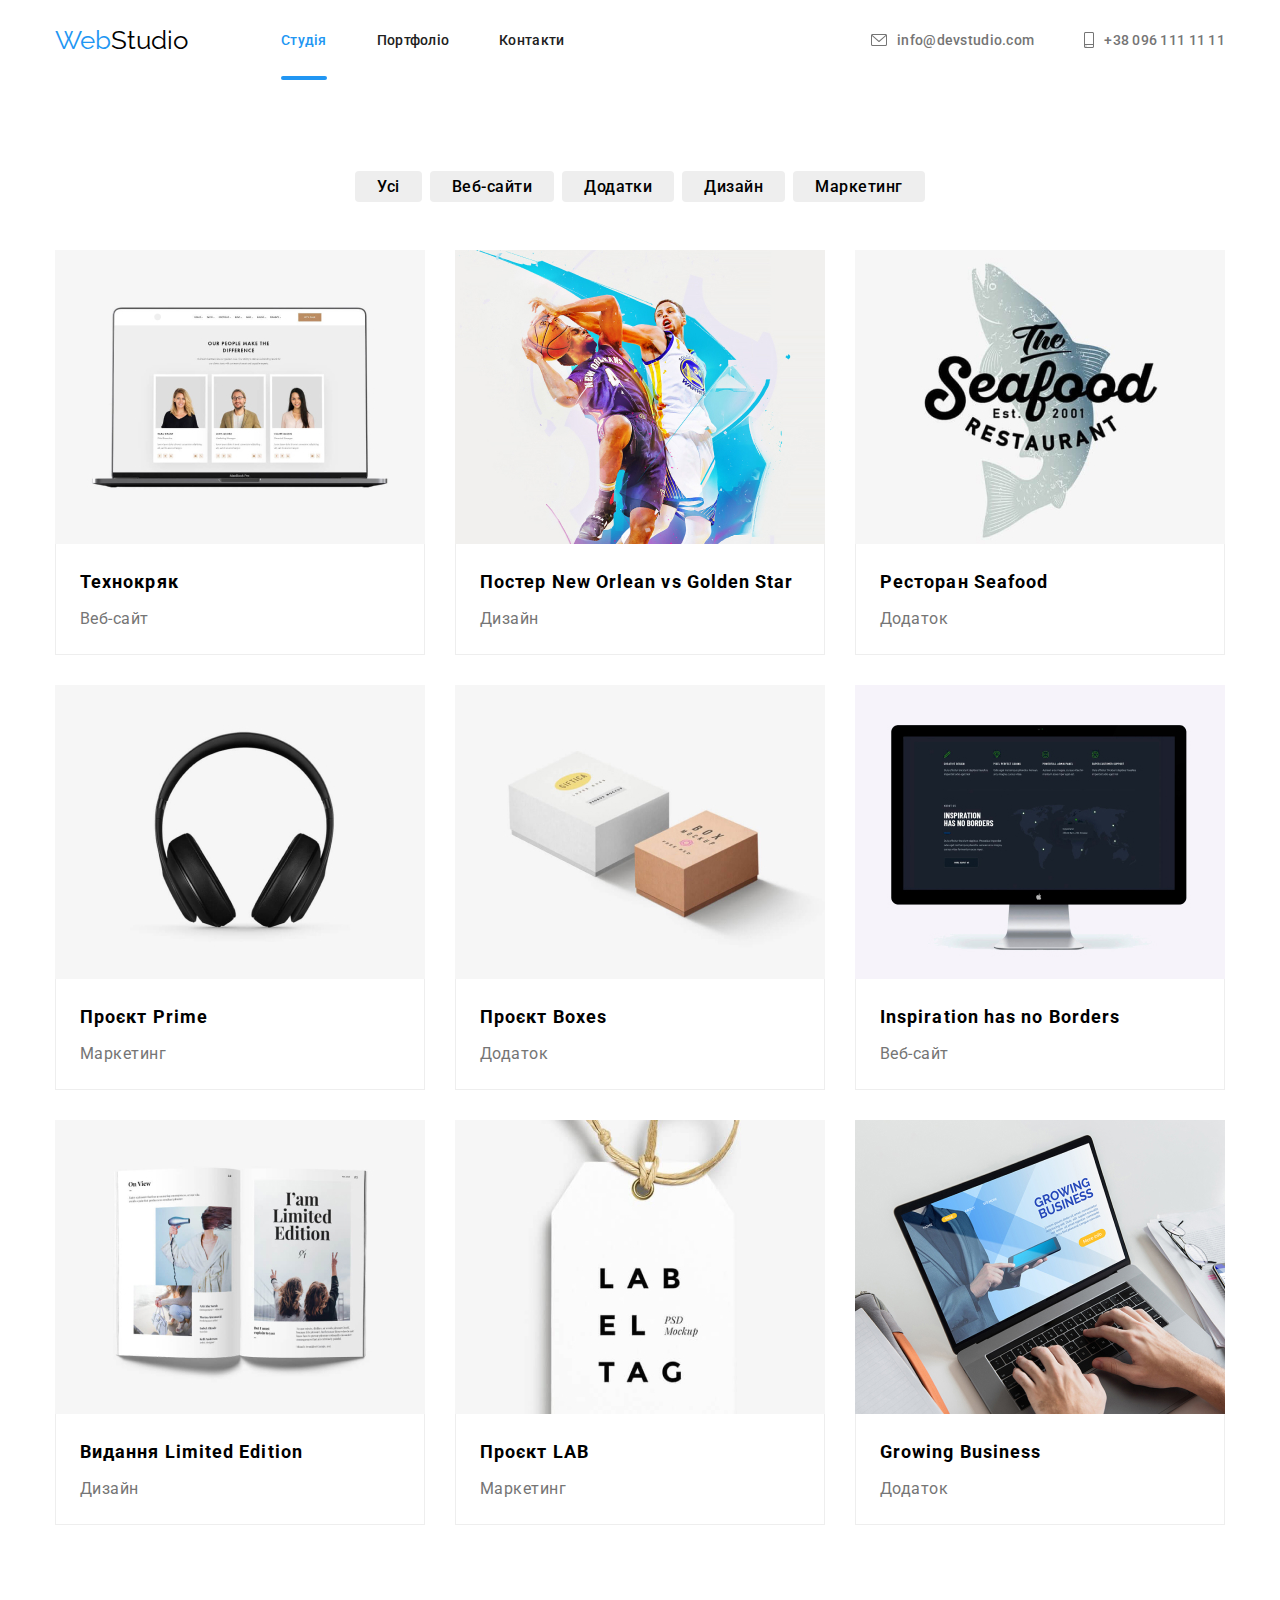
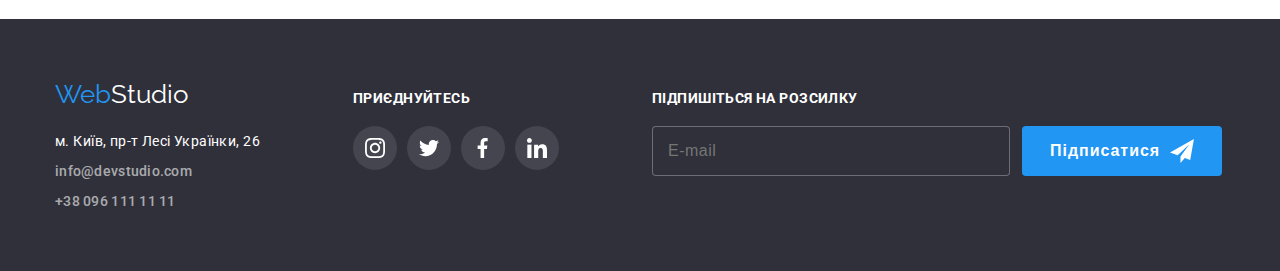
==== commit 63b473af: "added haeder and footer to portfolio" ====
--- a/portfolio.html
+++ b/portfolio.html
@@ -26,38 +26,71 @@
             ><span class="logo--color-black">Studio</span></a
           >
 
-          <div class="header__right-block">
-            <nav class="nav">
-              <ul class="nav__list">
-                <li class="nav__item">
-                  <a class="nav__link link" href="./index.html">Студія</a>
-                </li>
-                <li class="nav__item">
-                  <a class="nav__link link is-active" href="./portfolio.html"
-                    >Портфоліо</a
-                  >
-                </li>
-                <li class="nav__item">
-                  <a class="nav__link link" href="#">Контакти</a>
+          <div class="header__burger-menu burger-menu">
+            <div class="burger-menu__content header__nav">
+              <nav class="nav burger-menu__nav">
+                <ul class="nav__list">
+                  <li class="nav__item">
+                    <a class="nav__link link is-active" href="./index.html"
+                      >Студія</a
+                    >
+                  </li>
+                  <li class="nav__item">
+                    <a class="nav__link link" href="./portfolio.html"
+                      >Портфоліо</a
+                    >
+                  </li>
+                  <li class="nav__item">
+                    <a class="nav__link link" href="#">Контакти</a>
+                  </li>
+                </ul>
+              </nav>
+              <div class="contacts burger-menu__contacts">
+                <a
+                  class="contacts__item contacts__item--email link"
+                  href="mailto:info@devstudio.com"
+                >
+                  <svg class="icon icon--email contacts__icon">
+                    <use href="./images/sprite.svg#email"></use>
+                  </svg>
+                  info@devstudio.com</a
+                >
+                <a
+                  class="contacts__item contacts__item--tel link"
+                  href="tel:+380961111111"
+                >
+                  <svg class="icon icon--phone contacts__icon">
+                    <use href="./images/sprite.svg#smartphone"></use>
+                  </svg>
+                  +38 096 111 11 11
+                </a>
+              </div>
+              <ul class="burger-menu__socials">
+                <li class="burger-menu__socials-item">
+                  <a class="burger-menu__socials-link" href="#">Instagram</a>
+                </li>
+                <li class="burger-menu__socials-item">
+                  <a class="burger-menu__socials-link" href="#">Twitter</a>
+                </li>
+                <li class="burger-menu__socials-item">
+                  <a class="burger-menu__socials-link" href="#">Facebook</a>
+                </li>
+                <li class="burger-menu__socials-item">
+                  <a class="burger-menu__socials-link" href="#">LinkedIn</a>
                 </li>
               </ul>
-            </nav>
-
-            <div class="contacts">
-              <a class="contacts__item link" href="mailto:info@devstudio.com">
-                <svg class="icon icon--email contacts__icon">
-                  <use href="./images/sprite.svg#email"></use>
+              <button type="button" class="burger-menu__close-btn">
+                <svg class="burger-menu__cross">
+                  <use href="./images/sprite.svg#cross" />
                 </svg>
-                info@devstudio.com</a
-              >
-              <a class="contacts__item link" href="tel:+380961111111">
-                <svg class="icon icon--phone contacts__icon">
-                  <use href="./images/sprite.svg#smartphone"></use>
-                </svg>
-                +38 096 111 11 11
-              </a>
+              </button>
             </div>
           </div>
+          <button type="button" class="header__burger-btn">
+            <svg class="header__burger-icon">
+              <use href="./images/sprite.svg#burger-icon"></use>
+            </svg>
+          </button>
         </div>
       </div>
     </header>
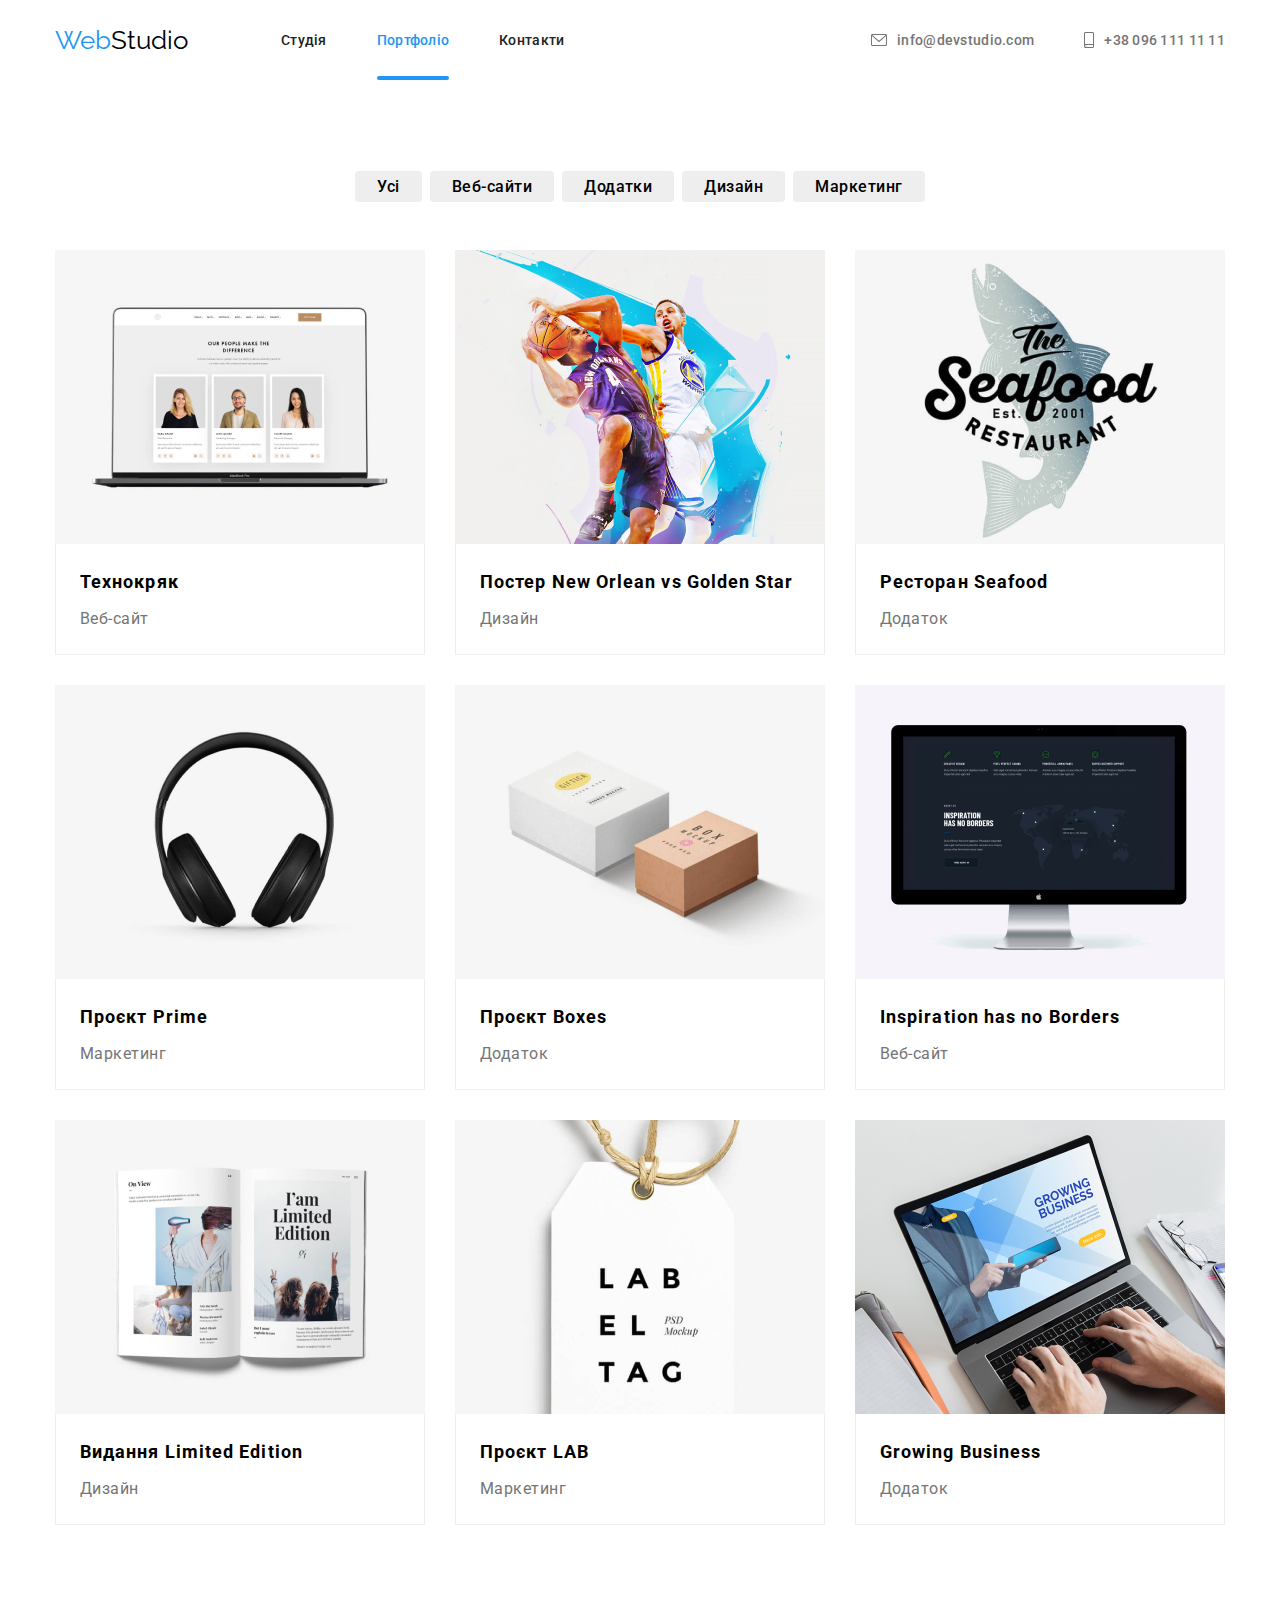
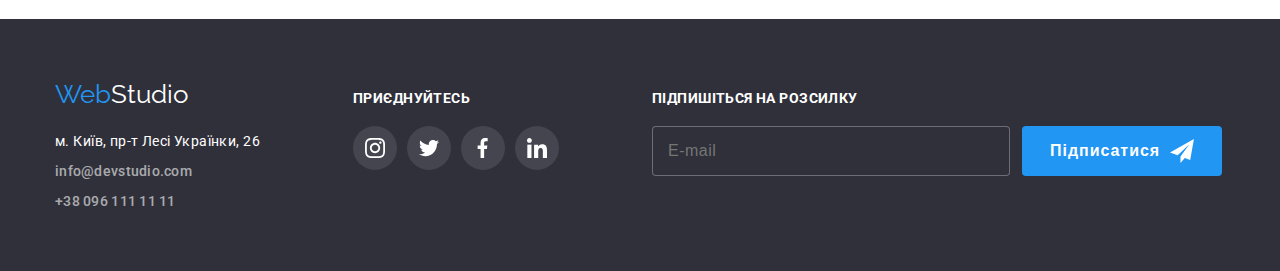
==== commit 3b2d1696: "Fixed modal window size" ====
--- a/portfolio.html
+++ b/portfolio.html
@@ -31,12 +31,12 @@
               <nav class="nav burger-menu__nav">
                 <ul class="nav__list">
                   <li class="nav__item">
-                    <a class="nav__link link is-active" href="./index.html"
+                    <a class="nav__link link " href="./index.html"
                       >Студія</a
                     >
                   </li>
                   <li class="nav__item">
-                    <a class="nav__link link" href="./portfolio.html"
+                    <a class="nav__link link is-active" href="./portfolio.html"
                       >Портфоліо</a
                     >
                   </li>
--- a/css/style.min.css
+++ b/css/style.min.css
@@ -1 +1 @@
-body,h1,h2,h3,h4,h5,h6,p,ul,button{margin:0;padding:0}a{text-decoration:none}*{box-sizing:border-box}.link{transition:color .3s linear;font-family:inherit}.link:hover{color:#2196f3}.page{font-family:"Roboto",sans-serif;font-weight:400}.page:has(.burger-menu--is-open){overflow:hidden}.container{margin:0 auto;width:100%;padding:0 15px}@media screen and (min-width: 480px){.container{max-width:480px}}@media screen and (min-width: 768px){.container{max-width:768px}}@media screen and (min-width: 1200px){.container{max-width:1200px}}.header{display:flex;height:60px}@media screen and (min-width: 768px){.header{height:80px}}.header__content{display:flex;justify-content:space-between;height:100%}.header__nav{display:flex}@media screen and (min-width: 768px){.header__nav{justify-content:space-between}}@media screen and (min-width: 1200px){.header{gap:315px}}@media screen and (min-width: 768px){.header__logo{margin-right:88px}}@media screen and (min-width: 1200px){.header__logo{margin-right:93px}}.header__burger-btn{margin:0;padding:12px 8px;align-self:center;border:none;background-color:#fff;cursor:pointer}@media screen and (min-width: 768px){.header__burger-btn{display:none}}.header__burger-icon{display:flex;width:24px;height:16px}.logo{font-family:"Raleway",sans-serif;font-size:24px;display:flex;align-items:center;text-decoration:none}@media screen and (min-width: 1200px){.logo{font-size:26px}}.logo--color-blue{color:#2196f3}.logo--color-black{color:#000}.logo--color-white{color:#fff}.burger-menu{display:none;width:100%}@media screen and (min-width: 768px){.burger-menu{display:flex}}.burger-menu--is-open{display:flex;position:fixed;top:0;left:0;right:0;bottom:0;background:#fff}.burger-menu__content{margin:0 auto;padding:48px 40px;position:relative;display:flex;flex-direction:column;max-width:480px;width:100%}@media screen and (min-width: 768px){.burger-menu__content{margin:0;padding:0;flex-direction:row;max-width:unset}}@media screen and (min-width: 1200px){.burger-menu__content{width:100%;justify-content:space-between}}.burger-menu__nav{display:flex;margin:0 0 306px}@media screen and (min-width: 768px){.burger-menu__nav{margin:0}}.burger-menu__contacts{margin:0 0 64px}@media screen and (min-width: 768px){.burger-menu__contacts{margin:0}}.burger-menu__socials{list-style:none;display:flex}@media screen and (min-width: 768px){.burger-menu__socials{display:none}}.burger-menu__socials-item{position:relative;padding:0 10px 0}.burger-menu__socials-item:not(:last-child)::after{content:"";position:absolute;right:0;top:0;bottom:0;width:1px;background-color:rgba(33,33,33,.2)}.burger-menu__socials-item:first-child{padding:0 10px 0 0}.burger-menu__socials-item:last-child{padding:0 0 0 10px}.burger-menu__socials-link{color:#2196f3;font-size:18px;font-weight:500;line-height:22px;letter-spacing:.02em}.burger-menu__close-btn{margin:0;padding:0;position:absolute;top:10px;right:10px;display:flex;justify-content:center;align-items:center;height:40px;width:40px;border:none;background-color:#fff;cursor:pointer}@media screen and (min-width: 768px){.burger-menu__close-btn{display:none}}.burger-menu__cross{height:18px;width:18px}.nav__list{margin:0;padding:0;list-style:none;display:flex;flex-direction:column;gap:36px}@media screen and (min-width: 768px){.nav__list{flex-direction:row;gap:50px}}.nav__item{display:flex}.nav__link{display:flex;align-items:center;font-size:40px;font-weight:500;line-height:46.88px;letter-spacing:.28px;text-align:center;text-decoration:none;color:#212121;transition:all .3s ease}@media screen and (min-width: 768px){.nav__link{font-size:14px;letter-spacing:.28px}}.nav__link:hover{color:#2196f3;font-weight:500;letter-spacing:.28px}.is-active{position:relative;color:#2196f3}.is-active::after{display:none;position:absolute;width:100%;bottom:0;background-color:#2196f3;border-radius:2px}@media screen and (min-width: 768px){.is-active::after{display:block;content:"";height:4px}}.icon{display:flex;transition:color .3s linear}@media screen and (min-width: 768px){.icon{padding:0 8px 0 0}}@media screen and (min-width: 1200px){.icon{padding:0 10px 0 0}}@media screen and (min-width: 768px){.icon--email{width:14px;height:10px}}@media screen and (min-width: 1200px){.icon--email{width:16px;height:12px}}@media screen and (min-width: 768px){.icon--phone{width:10px;height:14px}}@media screen and (min-width: 1200px){.icon--phone{width:10px;height:16px}}.contacts{display:flex;flex-direction:column-reverse;gap:32px}@media screen and (min-width: 768px){.contacts{gap:10px;flex-direction:column;justify-content:center}}@media screen and (min-width: 1200px){.contacts{gap:50px;flex-direction:row}}.contacts--footer{flex-direction:column;gap:6px}.contacts__item{font-size:24px;font-weight:500;line-height:28.13px;letter-spacing:.28px;color:#757575}.contacts__item--tel{font-size:34px;line-height:39.84px;letter-spacing:.02em;color:#2196f3;font-weight:500}@media screen and (min-width: 768px){.contacts__item{display:flex;font-size:12px;line-height:14px;letter-spacing:.28px;align-items:center;color:#757575}}@media screen and (min-width: 1200px){.contacts__item{font-size:14px}}.contacts__item--footer{color:rgba(255,255,255,.6);line-height:24px}.contacts__address{color:#fff;font-style:normal;font-size:14px;font-weight:400;line-height:24px;letter-spacing:.03em;text-align:left}.contacts__block{display:flex}.contacts__block:hover{background-color:#fff}.contacts__block:hover .contacts__block:hover__icon{color:#2196f3}.contacts__block:hover .contacts__block:hover__email{color:#2196f3}.contacts__icon{box-sizing:content-box;display:none}@media screen and (min-width: 768px){.contacts__icon{display:block}}.contacts__icon-email{padding:34px 10px 34px 0;transition:color .3s linear}.main:has(.modal--is-open){overflow:hidden}.hero{display:flex;flex-direction:column;justify-content:center;align-items:center;gap:30px;height:400px;background:linear-gradient(90deg, rgba(47, 48, 58, 0.4) 0%, rgba(47, 48, 58, 0.4) 100%),url("../images/hero.jpg"),#2f303a;background-repeat:no-repeat;background-size:cover;background-position:center;color:#fff;text-transform:uppercase;flex-shrink:0}@media screen and (min-width: 1200px){.hero{height:600px}}.hero__title{width:360px;font-size:26px;font-weight:900;line-height:42px;letter-spacing:.06em;text-align:center;color:#fff;text-transform:uppercase}@media screen and (min-width: 1200px){.hero__title{width:696px;font-size:44px;font-weight:900;line-height:60px;letter-spacing:2.64px}}.hero__button{background-color:#2196f3;color:#fff;width:216px;height:50px;cursor:pointer;text-align:center;font-size:16px;font-weight:700;line-height:30px;letter-spacing:.96px;border-radius:4px;box-shadow:0 4px 4px 0 rgba(0,0,0,.15)}.points__list{list-style:none;display:flex;flex-direction:column}@media screen and (min-width: 768px){.points__list{flex-direction:row;flex-wrap:wrap;justify-content:space-evenly;background-color:#fff;gap:30px}}.points__item{width:100%;display:flex;flex-shrink:0;flex-direction:column}@media screen and (min-width: 768px){.points__item{width:354px}}@media screen and (min-width: 1200px){.points__item{width:270px}}.points__title{text-align:center;color:#212121;margin-bottom:10px;font-size:14px;font-weight:700;line-height:16px;letter-spacing:.03em}@media screen and (min-width: 768px){.points__title{text-align:left}}.points__item-text{padding:30px 0}.points__text{color:#757575;font-size:14px;font-weight:400;line-height:24px;letter-spacing:.42px}.points__icon-list{list-style:none;display:flex;gap:30px;border-radius:4px;padding:0 0 30px}.points__icon-item{width:100%;height:120px;background-color:#f5f4fa;display:flex;justify-content:center;align-items:center}.points__icon{width:70px;height:70px}.section{padding:60px 0 60px}@media screen and (min-width: 1200px){.section{padding:94px 0 94px}}.section--no-pd-top{padding:0 0 60px}@media screen and (min-width: 1200px){.section--no-pd-top{padding:0 0 94px}}.section__title{text-align:center;margin:0 0 30px;font-size:28px;font-weight:700;line-height:32.81px;letter-spacing:.03em}@media screen and (min-width: 1200px){.section__title{margin:0 0 50px;font-size:36px;line-height:42px}}.activity{display:none}@media screen and (min-width: 1200px){.activity{display:block}}.activity__title{text-align:center;margin-bottom:50px;font-size:36px;font-weight:700;line-height:42px;letter-spacing:.03em}.activity__list{list-style:none;display:flex;justify-content:center;gap:30px}.activity__item{display:flex}.activity__img{width:370px;height:294px;flex-shrink:0}.activity__img-container{position:relative;display:flex}.activity__text{position:absolute;bottom:0;background-color:rgba(47,48,58,.8);color:#fff;width:100%;height:70px;display:flex;justify-content:center;align-items:center;text-transform:uppercase;font-size:14px;font-weight:700;line-height:16px;letter-spacing:.03em}.social-icons__title{font-size:14px;font-weight:700;line-height:16px;letter-spacing:.03em;color:#fff;text-transform:uppercase;text-align:center}@media screen and (min-width: 1200px){.social-icons__title{text-align:start}}.social-icons__list{list-style:none;display:flex;gap:10px}.social-icons__item{width:44px;height:44px;display:flex;justify-content:center;align-items:center;border-radius:50%;transition:all .3s linear;background-color:rgba(0,0,0,0);color:#afb1b8;cursor:pointer}.social-icons__item--footer{background-color:rgba(255,255,255,.1019607843)}.social-icons__icon{color:inherit;width:20px;height:20px}.social-icons__icon--footer{color:#fff}.social-icons__item:hover{background-color:#2196f3;color:#fff}.team{flex-shrink:0;background-color:#f5f4fa;width:100%;border-radius:4px}.team__list{list-style:none;display:flex;flex-direction:column;align-items:center;gap:30px}@media screen and (min-width: 768px){.team__list{flex-direction:row;flex-wrap:wrap;justify-content:space-evenly;gap:30px}}.person{background-color:#fff;width:100%}@media screen and (min-width: 768px){.person{width:354px;display:flex;flex-direction:column;align-items:center;flex-wrap:wrap}}@media screen and (min-width: 1200px){.person{width:270px;display:flex}}.person__img{width:100%}.person__img-container{display:flex}.person__content{padding:30px 0 30px;display:flex;flex-direction:column;align-items:center}.person__name{margin:0 0 10px;font-size:16px;font-weight:500;line-height:19px;letter-spacing:.03em}.person__role{margin:0 0 16px;font-size:16px;font-weight:400;line-height:19px;letter-spacing:.03em;color:#757575}.person__media-item:hover .person__media-icon{color:#fff}.clients__title{text-align:center;font-size:36px;font-weight:700;line-height:42px;letter-spacing:.03em;text-align:center;margin:0 0 50px}.clients__list{list-style:none;display:flex;flex-direction:row;flex-wrap:wrap;gap:30px}.clients__item{display:flex;justify-content:center;align-items:center;border:1px #afb1b8 solid;border-radius:4px;transition:all .3s linear;cursor:pointer;width:calc((100% - 30px)/2);height:92px}@media screen and (min-width: 768px){.clients__item{width:226px}}@media screen and (min-width: 1200px){.clients__item{width:170px}}.clients__item:hover{border-color:#2196f3}.clients__item:hover .clients__logo{color:#2196f3}.clients__logo{width:106px;height:60px;color:#afb1b8;transition:all .3s linear}.subscribe__title{margin:0 0 20px;color:#fff;font-size:14px;font-weight:700;line-height:16px;letter-spacing:.03em;text-transform:uppercase;display:flex;flex-direction:column;text-align:center}@media screen and (min-width: 1200px){.subscribe__title{align-items:baseline}}.subscribe__form{display:flex;flex-direction:column;align-items:center;gap:10px}@media screen and (min-width: 1200px){.subscribe__form{flex-direction:row;gap:12px}}.subscribe__input{padding:0 0 0 15px;width:100%;height:50px;border-radius:4px;border:1px solid rgba(255,255,255,.3019607843);background-color:#2f303a;color:#fff}@media screen and (min-width: 1200px){.subscribe__input{width:358px}}.subscribe__button{padding:0 28px;display:flex;justify-content:center;align-items:center;gap:10px;height:50px;width:200px;font-size:16px;font-weight:700;line-height:30px;letter-spacing:.06em;color:#fff;background-color:#2196f3;border-radius:4px;border:none;cursor:pointer}.subscribe__button-icon{height:24px;width:24px}.subscribe__input::-moz-placeholder{font-size:16px;font-weight:400;line-height:20px;letter-spacing:.03em}.subscribe__input::placeholder{font-size:16px;font-weight:400;line-height:20px;letter-spacing:.03em}.footer{background-color:#2f303a;padding-block:60px}@media screen and (min-width: 1200px){.footer{height:252px}}.footer__content{display:flex;flex-direction:column;justify-content:center;align-items:center;gap:60px}@media screen and (min-width: 768px){.footer__content{flex-direction:row;justify-content:space-evenly;align-items:baseline;flex-wrap:wrap}}@media screen and (min-width: 1200px){.footer__content{justify-content:start;gap:93px}}.footer__contacts{display:flex;flex-direction:column;align-items:center;gap:6px}@media screen and (min-width: 1200px){.footer__contacts{align-items:start}}.footer__logo{margin:0 0 20px;justify-content:center}@media screen and (min-width: 1200px){.footer__logo{justify-content:start}}.footer__email{color:#757575;font-size:14px;font-weight:400;line-height:24px;letter-spacing:.03em;text-align:left}.footer__number{color:#757575;font-size:14px;font-weight:400;line-height:24px;letter-spacing:.03em;text-align:left}.footer__social-icons{display:flex;flex-direction:column;gap:20px;justify-content:center}.footer__subscribe{display:flex;flex-direction:column;width:100%}@media screen and (min-width: 768px){.footer__subscribe{width:450px}}@media screen and (min-width: 1200px){.footer__subscribe{width:570px}}.modal{opacity:0;position:fixed;top:0;left:0;right:0;bottom:0;background-color:rgba(0,0,0,.5019607843);transition:all .3s ease;pointer-events:none}.modal--is-open{opacity:1;pointer-events:all}.modal--is-open .modal__window{transform:translate(-50%, -50%)}.modal--is-open .modal{opacity:1;pointer-events:all}.modal__window{padding:40px;width:528px;height:580px;top:50%;left:50%;border-radius:4px;background-color:#fff;position:absolute;transform:translate(-50%, -30%);transition:all .3s ease}.modal__button{position:absolute;right:8px;top:8px;display:flex;justify-content:center;align-items:center;border:1px solid rgba(0,0,0,.1019607843);height:30px;width:30px;border-radius:50%;border:1px solid rgba(0,0,0,.1019607843);background-color:#fff;cursor:pointer}.modal__button:hover .modal__cross{color:#2196f3}.modal__cross{height:11px;width:11px;transition:color .3s linear}.modal__form{display:flex;flex-direction:column;gap:12px}.modal__title{font-size:20px;font-weight:700;line-height:23px;letter-spacing:.03em;color:#212121;text-align:center}.form{display:flex;flex-direction:column;align-items:center}.form__item{margin:0 0 10px;position:relative;display:flex;flex-direction:column;gap:4px;width:100%;font-size:12px;font-weight:400;line-height:14px;letter-spacing:.01em;color:#757575}.form__item--textarea{margin:0 0 20px}.form__item--checkbox{margin:0 0 30px;display:flex;flex-direction:row;justify-content:center;align-items:center}.form__icon{position:absolute;height:18px;width:18px;padding:2px;color:#000;left:12px;bottom:11px;transition:color .3s ease}.form__input{padding:0 0 0 42px;border-radius:4px;border:1px solid rgba(33,33,33,.2);height:40px;transition:color .3s linear;cursor:pointer;transition:border-color .3s ease}.form__input:hover,.form__input:focus,.form__text-area:focus{border-color:#2196f3;outline:1px solid #2196f3}.form__input:hover+.form__icon,.form__input:focus+.form__icon{color:#2196f3}.form__text-area{padding:12px 16px;height:120px;border:1px solid rgba(33,33,33,.2);border-radius:4px;resize:none}.form__text-area::-moz-placeholder{color:rgba(117,117,117,.5019607843);font-size:12px;font-weight:400;line-height:14px;letter-spacing:.01em}.form__text-area::placeholder{color:rgba(117,117,117,.5019607843);font-size:12px;font-weight:400;line-height:14px;letter-spacing:.01em}.form__button{color:#fff;border-radius:4px;width:200px;height:50px;background-color:#188ce8;border:1px solid rgba(33,33,33,.2);cursor:pointer}.checkbox-link{color:#2196f3}.features__filter{background-color:#f5f4fa;color:#212121;height:38px;font-size:16px;font-weight:500;line-height:26px;letter-spacing:.03em;text-align:center;padding:6px 22px}.features__filters{list-style:none;margin:0 0 50px;width:326px;display:flex;flex-wrap:wrap;justify-content:start;-moz-column-gap:8px;column-gap:8px;row-gap:15px}@media screen and (min-width: 768px){.features__filters{width:100%;justify-content:center}}.features__filter{transition:all .3s ease;background-color:#eee;color:#000;border-radius:4px}.features__filter:hover{background-color:#2196f3;color:#fff}.features__list{list-style:none;display:flex;flex-direction:column;gap:30px}@media screen and (min-width: 768px){.features__list{flex-direction:row;flex-wrap:wrap}}.features__block{display:flex;justify-content:space-between}.features__item{width:100%;height:404px}@media screen and (min-width: 768px){.features__item{width:354px;height:initial}}@media screen and (min-width: 1200px){.features__item{width:370px}}.features__item:hover .hidden-text{transform:translateY(0)}.info{text-align:center}.category{cursor:pointer;display:flex;flex-direction:column}.category__img-container{position:relative;overflow:hidden;display:flex;flex-shrink:0;height:294px}.category__img{display:flex;width:100%;-o-object-fit:cover;object-fit:cover;-o-object-position:center;object-position:center}.category__content{padding:20px 24px;border:1px solid #eee;border-top:none;display:flex;flex-direction:column;flex-grow:1}.category__title{margin:0 0 4px;font-size:18px;font-weight:700;line-height:36px;letter-spacing:.06em}.category__type{font-size:16px;font-weight:400;line-height:30px;letter-spacing:.03em;color:#757575}.category__overlay{position:absolute;padding:77px 24px 0;height:100%;font-size:18px;font-weight:400;line-height:28px;letter-spacing:.03em;background:rgba(33,150,243,.8980392157);color:#fff;transform:translateY(100%);transition:transform .3s ease;top:0}@media screen and (min-width: 768px){.category__overlay{padding:50px 24px 0}}@media screen and (min-width: 1200px){.category__overlay{padding:63px 24px 0}}.category:hover .category__overlay{transform:translateY(0)}/*# sourceMappingURL=style.min.css.map */+body,h1,h2,h3,h4,h5,h6,p,ul,button{margin:0;padding:0}a{text-decoration:none}*{box-sizing:border-box}.link{transition:color .3s linear;font-family:inherit}.link:hover{color:#2196f3}.page{font-family:"Roboto",sans-serif;font-weight:400}.page:has(.burger-menu--is-open){overflow:hidden}.container{margin:0 auto;width:100%;padding:0 15px}@media screen and (min-width: 480px){.container{max-width:480px}}@media screen and (min-width: 768px){.container{max-width:768px}}@media screen and (min-width: 1200px){.container{max-width:1200px}}.header{display:flex;height:60px}@media screen and (min-width: 768px){.header{height:80px}}.header__content{display:flex;justify-content:space-between;height:100%}.header__nav{display:flex}@media screen and (min-width: 768px){.header__nav{justify-content:space-between}}@media screen and (min-width: 1200px){.header{gap:315px}}@media screen and (min-width: 768px){.header__logo{margin-right:88px}}@media screen and (min-width: 1200px){.header__logo{margin-right:93px}}.header__burger-btn{margin:0;padding:12px 8px;align-self:center;border:none;background-color:#fff;cursor:pointer}@media screen and (min-width: 768px){.header__burger-btn{display:none}}.header__burger-icon{display:flex;width:24px;height:16px}.logo{font-family:"Raleway",sans-serif;font-size:24px;display:flex;align-items:center;text-decoration:none}@media screen and (min-width: 1200px){.logo{font-size:26px}}.logo--color-blue{color:#2196f3}.logo--color-black{color:#000}.logo--color-white{color:#fff}.burger-menu{display:none;width:100%}@media screen and (min-width: 768px){.burger-menu{display:flex}}.burger-menu--is-open{display:flex;position:fixed;top:0;left:0;right:0;bottom:0;background:#fff}.burger-menu__content{margin:0 auto;padding:48px 40px;position:relative;display:flex;flex-direction:column;max-width:480px;width:100%}@media screen and (min-width: 768px){.burger-menu__content{margin:0;padding:0;flex-direction:row;max-width:unset}}@media screen and (min-width: 1200px){.burger-menu__content{width:100%;justify-content:space-between}}.burger-menu__nav{display:flex;margin:0 0 306px}@media screen and (min-width: 768px){.burger-menu__nav{margin:0}}.burger-menu__contacts{margin:0 0 64px}@media screen and (min-width: 768px){.burger-menu__contacts{margin:0}}.burger-menu__socials{list-style:none;display:flex}@media screen and (min-width: 768px){.burger-menu__socials{display:none}}.burger-menu__socials-item{position:relative;padding:0 10px 0}.burger-menu__socials-item:not(:last-child)::after{content:"";position:absolute;right:0;top:0;bottom:0;width:1px;background-color:rgba(33,33,33,.2)}.burger-menu__socials-item:first-child{padding:0 10px 0 0}.burger-menu__socials-item:last-child{padding:0 0 0 10px}.burger-menu__socials-link{color:#2196f3;font-size:18px;font-weight:500;line-height:22px;letter-spacing:.02em}.burger-menu__close-btn{margin:0;padding:0;position:absolute;top:10px;right:10px;display:flex;justify-content:center;align-items:center;height:40px;width:40px;border:none;background-color:#fff;cursor:pointer}@media screen and (min-width: 768px){.burger-menu__close-btn{display:none}}.burger-menu__cross{height:18px;width:18px}.nav__list{margin:0;padding:0;list-style:none;display:flex;flex-direction:column;gap:36px}@media screen and (min-width: 768px){.nav__list{flex-direction:row;gap:50px}}.nav__item{display:flex}.nav__link{display:flex;align-items:center;font-size:40px;font-weight:500;line-height:46.88px;letter-spacing:.28px;text-align:center;text-decoration:none;color:#212121;transition:all .3s ease}@media screen and (min-width: 768px){.nav__link{font-size:14px;letter-spacing:.28px}}.nav__link:hover{color:#2196f3;font-weight:500;letter-spacing:.28px}.is-active{position:relative;color:#2196f3}.is-active::after{display:none;position:absolute;width:100%;bottom:0;background-color:#2196f3;border-radius:2px}@media screen and (min-width: 768px){.is-active::after{display:block;content:"";height:4px}}.icon{display:flex;transition:color .3s linear}@media screen and (min-width: 768px){.icon{padding:0 8px 0 0}}@media screen and (min-width: 1200px){.icon{padding:0 10px 0 0}}@media screen and (min-width: 768px){.icon--email{width:14px;height:10px}}@media screen and (min-width: 1200px){.icon--email{width:16px;height:12px}}@media screen and (min-width: 768px){.icon--phone{width:10px;height:14px}}@media screen and (min-width: 1200px){.icon--phone{width:10px;height:16px}}.contacts{display:flex;flex-direction:column-reverse;gap:32px}@media screen and (min-width: 768px){.contacts{gap:10px;flex-direction:column;justify-content:center}}@media screen and (min-width: 1200px){.contacts{gap:50px;flex-direction:row}}.contacts--footer{flex-direction:column;gap:6px}.contacts__item{font-size:24px;font-weight:500;line-height:28.13px;letter-spacing:.28px;color:#757575}.contacts__item--tel{font-size:34px;line-height:39.84px;letter-spacing:.02em;color:#2196f3;font-weight:500}@media screen and (min-width: 768px){.contacts__item{display:flex;font-size:12px;line-height:14px;letter-spacing:.28px;align-items:center;color:#757575}}@media screen and (min-width: 1200px){.contacts__item{font-size:14px}}.contacts__item--footer{color:rgba(255,255,255,.6);line-height:24px}.contacts__address{color:#fff;font-style:normal;font-size:14px;font-weight:400;line-height:24px;letter-spacing:.03em;text-align:left}.contacts__block{display:flex}.contacts__block:hover{background-color:#fff}.contacts__block:hover .contacts__block:hover__icon{color:#2196f3}.contacts__block:hover .contacts__block:hover__email{color:#2196f3}.contacts__icon{box-sizing:content-box;display:none}@media screen and (min-width: 768px){.contacts__icon{display:block}}.contacts__icon-email{padding:34px 10px 34px 0;transition:color .3s linear}.main:has(.modal--is-open){overflow:hidden}.hero{display:flex;flex-direction:column;justify-content:center;align-items:center;gap:30px;height:400px;background:linear-gradient(90deg, rgba(47, 48, 58, 0.4) 0%, rgba(47, 48, 58, 0.4) 100%),url("../images/hero.jpg"),#2f303a;background-repeat:no-repeat;background-size:cover;background-position:center;color:#fff;text-transform:uppercase;flex-shrink:0}@media screen and (min-width: 1200px){.hero{height:600px}}.hero__title{width:360px;font-size:26px;font-weight:900;line-height:42px;letter-spacing:.06em;text-align:center;color:#fff;text-transform:uppercase}@media screen and (min-width: 1200px){.hero__title{width:696px;font-size:44px;font-weight:900;line-height:60px;letter-spacing:2.64px}}.hero__button{background-color:#2196f3;color:#fff;width:216px;height:50px;cursor:pointer;text-align:center;font-size:16px;font-weight:700;line-height:30px;letter-spacing:.96px;border-radius:4px;box-shadow:0 4px 4px 0 rgba(0,0,0,.15)}.points__list{list-style:none;display:flex;flex-direction:column}@media screen and (min-width: 768px){.points__list{flex-direction:row;flex-wrap:wrap;justify-content:space-evenly;background-color:#fff;gap:30px}}.points__item{width:100%;display:flex;flex-shrink:0;flex-direction:column}@media screen and (min-width: 768px){.points__item{width:354px}}@media screen and (min-width: 1200px){.points__item{width:270px}}.points__title{text-align:center;color:#212121;margin-bottom:10px;font-size:14px;font-weight:700;line-height:16px;letter-spacing:.03em}@media screen and (min-width: 768px){.points__title{text-align:left}}.points__item-text{padding:30px 0}.points__text{color:#757575;font-size:14px;font-weight:400;line-height:24px;letter-spacing:.42px}.points__icon-list{list-style:none;display:flex;gap:30px;border-radius:4px;padding:0 0 30px}.points__icon-item{width:100%;height:120px;background-color:#f5f4fa;display:flex;justify-content:center;align-items:center}.points__icon{width:70px;height:70px}.section{padding:60px 0 60px}@media screen and (min-width: 1200px){.section{padding:94px 0 94px}}.section--no-pd-top{padding:0 0 60px}@media screen and (min-width: 1200px){.section--no-pd-top{padding:0 0 94px}}.section__title{text-align:center;margin:0 0 30px;font-size:28px;font-weight:700;line-height:32.81px;letter-spacing:.03em}@media screen and (min-width: 1200px){.section__title{margin:0 0 50px;font-size:36px;line-height:42px}}.activity{display:none}@media screen and (min-width: 1200px){.activity{display:block}}.activity__title{text-align:center;margin-bottom:50px;font-size:36px;font-weight:700;line-height:42px;letter-spacing:.03em}.activity__list{list-style:none;display:flex;justify-content:center;gap:30px}.activity__item{display:flex}.activity__img{width:370px;height:294px;flex-shrink:0}.activity__img-container{position:relative;display:flex}.activity__text{position:absolute;bottom:0;background-color:rgba(47,48,58,.8);color:#fff;width:100%;height:70px;display:flex;justify-content:center;align-items:center;text-transform:uppercase;font-size:14px;font-weight:700;line-height:16px;letter-spacing:.03em}.social-icons__title{font-size:14px;font-weight:700;line-height:16px;letter-spacing:.03em;color:#fff;text-transform:uppercase;text-align:center}@media screen and (min-width: 1200px){.social-icons__title{text-align:start}}.social-icons__list{list-style:none;display:flex;gap:10px}.social-icons__item{width:44px;height:44px;display:flex;justify-content:center;align-items:center;border-radius:50%;transition:all .3s linear;background-color:rgba(0,0,0,0);color:#afb1b8;cursor:pointer}.social-icons__item--footer{background-color:rgba(255,255,255,.1019607843)}.social-icons__icon{color:inherit;width:20px;height:20px}.social-icons__icon--footer{color:#fff}.social-icons__item:hover{background-color:#2196f3;color:#fff}.team{flex-shrink:0;background-color:#f5f4fa;width:100%;border-radius:4px}.team__list{list-style:none;display:flex;flex-direction:column;align-items:center;gap:30px}@media screen and (min-width: 768px){.team__list{flex-direction:row;flex-wrap:wrap;justify-content:space-evenly;gap:30px}}.person{background-color:#fff;width:100%}@media screen and (min-width: 768px){.person{width:354px;display:flex;flex-direction:column;align-items:center;flex-wrap:wrap}}@media screen and (min-width: 1200px){.person{width:270px;display:flex}}.person__img{width:100%}.person__img-container{display:flex}.person__content{padding:30px 0 30px;display:flex;flex-direction:column;align-items:center}.person__name{margin:0 0 10px;font-size:16px;font-weight:500;line-height:19px;letter-spacing:.03em}.person__role{margin:0 0 16px;font-size:16px;font-weight:400;line-height:19px;letter-spacing:.03em;color:#757575}.person__media-item:hover .person__media-icon{color:#fff}.clients__title{text-align:center;font-size:36px;font-weight:700;line-height:42px;letter-spacing:.03em;text-align:center;margin:0 0 50px}.clients__list{list-style:none;display:flex;flex-direction:row;flex-wrap:wrap;gap:30px}.clients__item{display:flex;justify-content:center;align-items:center;border:1px #afb1b8 solid;border-radius:4px;transition:all .3s linear;cursor:pointer;width:calc((100% - 30px)/2);height:92px}@media screen and (min-width: 768px){.clients__item{width:226px}}@media screen and (min-width: 1200px){.clients__item{width:170px}}.clients__item:hover{border-color:#2196f3}.clients__item:hover .clients__logo{color:#2196f3}.clients__logo{width:106px;height:60px;color:#afb1b8;transition:all .3s linear}.subscribe__title{margin:0 0 20px;color:#fff;font-size:14px;font-weight:700;line-height:16px;letter-spacing:.03em;text-transform:uppercase;display:flex;flex-direction:column;text-align:center}@media screen and (min-width: 1200px){.subscribe__title{align-items:baseline}}.subscribe__form{display:flex;flex-direction:column;align-items:center;gap:10px}@media screen and (min-width: 1200px){.subscribe__form{flex-direction:row;gap:12px}}.subscribe__input{padding:0 0 0 15px;width:100%;height:50px;border-radius:4px;border:1px solid rgba(255,255,255,.3019607843);background-color:#2f303a;color:#fff}@media screen and (min-width: 1200px){.subscribe__input{width:358px}}.subscribe__button{padding:0 28px;display:flex;justify-content:center;align-items:center;gap:10px;height:50px;width:200px;font-size:16px;font-weight:700;line-height:30px;letter-spacing:.06em;color:#fff;background-color:#2196f3;border-radius:4px;border:none;cursor:pointer}.subscribe__button-icon{height:24px;width:24px}.subscribe__input::-moz-placeholder{font-size:16px;font-weight:400;line-height:20px;letter-spacing:.03em}.subscribe__input::placeholder{font-size:16px;font-weight:400;line-height:20px;letter-spacing:.03em}.footer{background-color:#2f303a;padding-block:60px}@media screen and (min-width: 1200px){.footer{height:252px}}.footer__content{display:flex;flex-direction:column;justify-content:center;align-items:center;gap:60px}@media screen and (min-width: 768px){.footer__content{flex-direction:row;justify-content:space-evenly;align-items:baseline;flex-wrap:wrap}}@media screen and (min-width: 1200px){.footer__content{justify-content:start;gap:93px}}.footer__contacts{display:flex;flex-direction:column;align-items:center;gap:6px}@media screen and (min-width: 1200px){.footer__contacts{align-items:start}}.footer__logo{margin:0 0 20px;justify-content:center}@media screen and (min-width: 1200px){.footer__logo{justify-content:start}}.footer__email{color:#757575;font-size:14px;font-weight:400;line-height:24px;letter-spacing:.03em;text-align:left}.footer__number{color:#757575;font-size:14px;font-weight:400;line-height:24px;letter-spacing:.03em;text-align:left}.footer__social-icons{display:flex;flex-direction:column;gap:20px;justify-content:center}.footer__subscribe{display:flex;flex-direction:column;width:100%}@media screen and (min-width: 768px){.footer__subscribe{width:450px}}@media screen and (min-width: 1200px){.footer__subscribe{width:570px}}.modal{opacity:0;position:fixed;top:0;left:0;right:0;bottom:0;padding:0 15px 0;background-color:rgba(0,0,0,.5019607843);transition:all .3s ease;pointer-events:none}.modal--is-open{opacity:1;pointer-events:all}.modal--is-open .modal__window{transform:translate(-50%, -50%)}.modal--is-open .modal{opacity:1;pointer-events:all}.modal__window{padding:40px;width:450px;height:609px;top:50%;left:50%;border-radius:4px;background-color:#fff;position:absolute;transform:translate(-50%, -30%);transition:all .3s ease}@media screen and (min-width: 1200px){.modal__window{width:528px;height:580px}}.modal__button{position:absolute;right:8px;top:8px;display:flex;justify-content:center;align-items:center;border:1px solid rgba(0,0,0,.1019607843);height:30px;width:30px;border-radius:50%;border:1px solid rgba(0,0,0,.1019607843);background-color:#fff;cursor:pointer}.modal__button:hover .modal__cross{color:#2196f3}.modal__cross{height:11px;width:11px;transition:color .3s linear}.modal__form{display:flex;flex-direction:column;gap:12px}.modal__title{font-size:20px;font-weight:700;line-height:23px;letter-spacing:.03em;color:#212121;text-align:center}.form{display:flex;flex-direction:column;align-items:center}.form__item{margin:0 0 10px;position:relative;display:flex;flex-direction:column;gap:4px;width:100%;font-size:12px;font-weight:400;line-height:14px;letter-spacing:.01em;color:#757575}.form__item--textarea{margin:0 0 20px}.form__item--checkbox{margin:0 0 30px;display:flex;flex-direction:row;justify-content:center;align-items:center}.form__icon{position:absolute;height:18px;width:18px;padding:2px;color:#000;left:12px;bottom:11px;transition:color .3s ease}.form__input{padding:0 0 0 42px;border-radius:4px;border:1px solid rgba(33,33,33,.2);height:40px;transition:color .3s linear;cursor:pointer;transition:border-color .3s ease}.form__input:hover,.form__input:focus,.form__text-area:focus{border-color:#2196f3;outline:1px solid #2196f3}.form__input:hover+.form__icon,.form__input:focus+.form__icon{color:#2196f3}.form__text-area{padding:12px 16px;height:120px;border:1px solid rgba(33,33,33,.2);border-radius:4px;resize:none}.form__text-area::-moz-placeholder{color:rgba(117,117,117,.5019607843);font-size:12px;font-weight:400;line-height:14px;letter-spacing:.01em}.form__text-area::placeholder{color:rgba(117,117,117,.5019607843);font-size:12px;font-weight:400;line-height:14px;letter-spacing:.01em}.form__button{color:#fff;border-radius:4px;width:200px;height:50px;background-color:#188ce8;border:1px solid rgba(33,33,33,.2);cursor:pointer}.checkbox-link{color:#2196f3}.features__filter{background-color:#f5f4fa;color:#212121;height:38px;font-size:16px;font-weight:500;line-height:26px;letter-spacing:.03em;text-align:center;padding:6px 22px}.features__filters{list-style:none;margin:0 0 50px;width:326px;display:flex;flex-wrap:wrap;justify-content:start;-moz-column-gap:8px;column-gap:8px;row-gap:15px}@media screen and (min-width: 768px){.features__filters{width:100%;justify-content:center}}.features__filter{transition:all .3s ease;background-color:#eee;color:#000;border-radius:4px}.features__filter:hover{background-color:#2196f3;color:#fff}.features__list{list-style:none;display:flex;flex-direction:column;gap:30px}@media screen and (min-width: 768px){.features__list{flex-direction:row;flex-wrap:wrap}}.features__block{display:flex;justify-content:space-between}.features__item{width:100%;height:404px}@media screen and (min-width: 768px){.features__item{width:354px;height:initial}}@media screen and (min-width: 1200px){.features__item{width:370px}}.features__item:hover .hidden-text{transform:translateY(0)}.info{text-align:center}.category{cursor:pointer;display:flex;flex-direction:column}.category__img-container{position:relative;overflow:hidden;display:flex;flex-shrink:0;height:294px}.category__img{display:flex;width:100%;-o-object-fit:cover;object-fit:cover;-o-object-position:center;object-position:center}.category__content{padding:20px 24px;border:1px solid #eee;border-top:none;display:flex;flex-direction:column;flex-grow:1}.category__title{margin:0 0 4px;font-size:18px;font-weight:700;line-height:36px;letter-spacing:.06em}.category__type{font-size:16px;font-weight:400;line-height:30px;letter-spacing:.03em;color:#757575}.category__overlay{position:absolute;padding:77px 24px 0;height:100%;font-size:18px;font-weight:400;line-height:28px;letter-spacing:.03em;background:rgba(33,150,243,.8980392157);color:#fff;transform:translateY(100%);transition:transform .3s ease;top:0}@media screen and (min-width: 768px){.category__overlay{padding:50px 24px 0}}@media screen and (min-width: 1200px){.category__overlay{padding:63px 24px 0}}.category:hover .category__overlay{transform:translateY(0)}/*# sourceMappingURL=style.min.css.map */